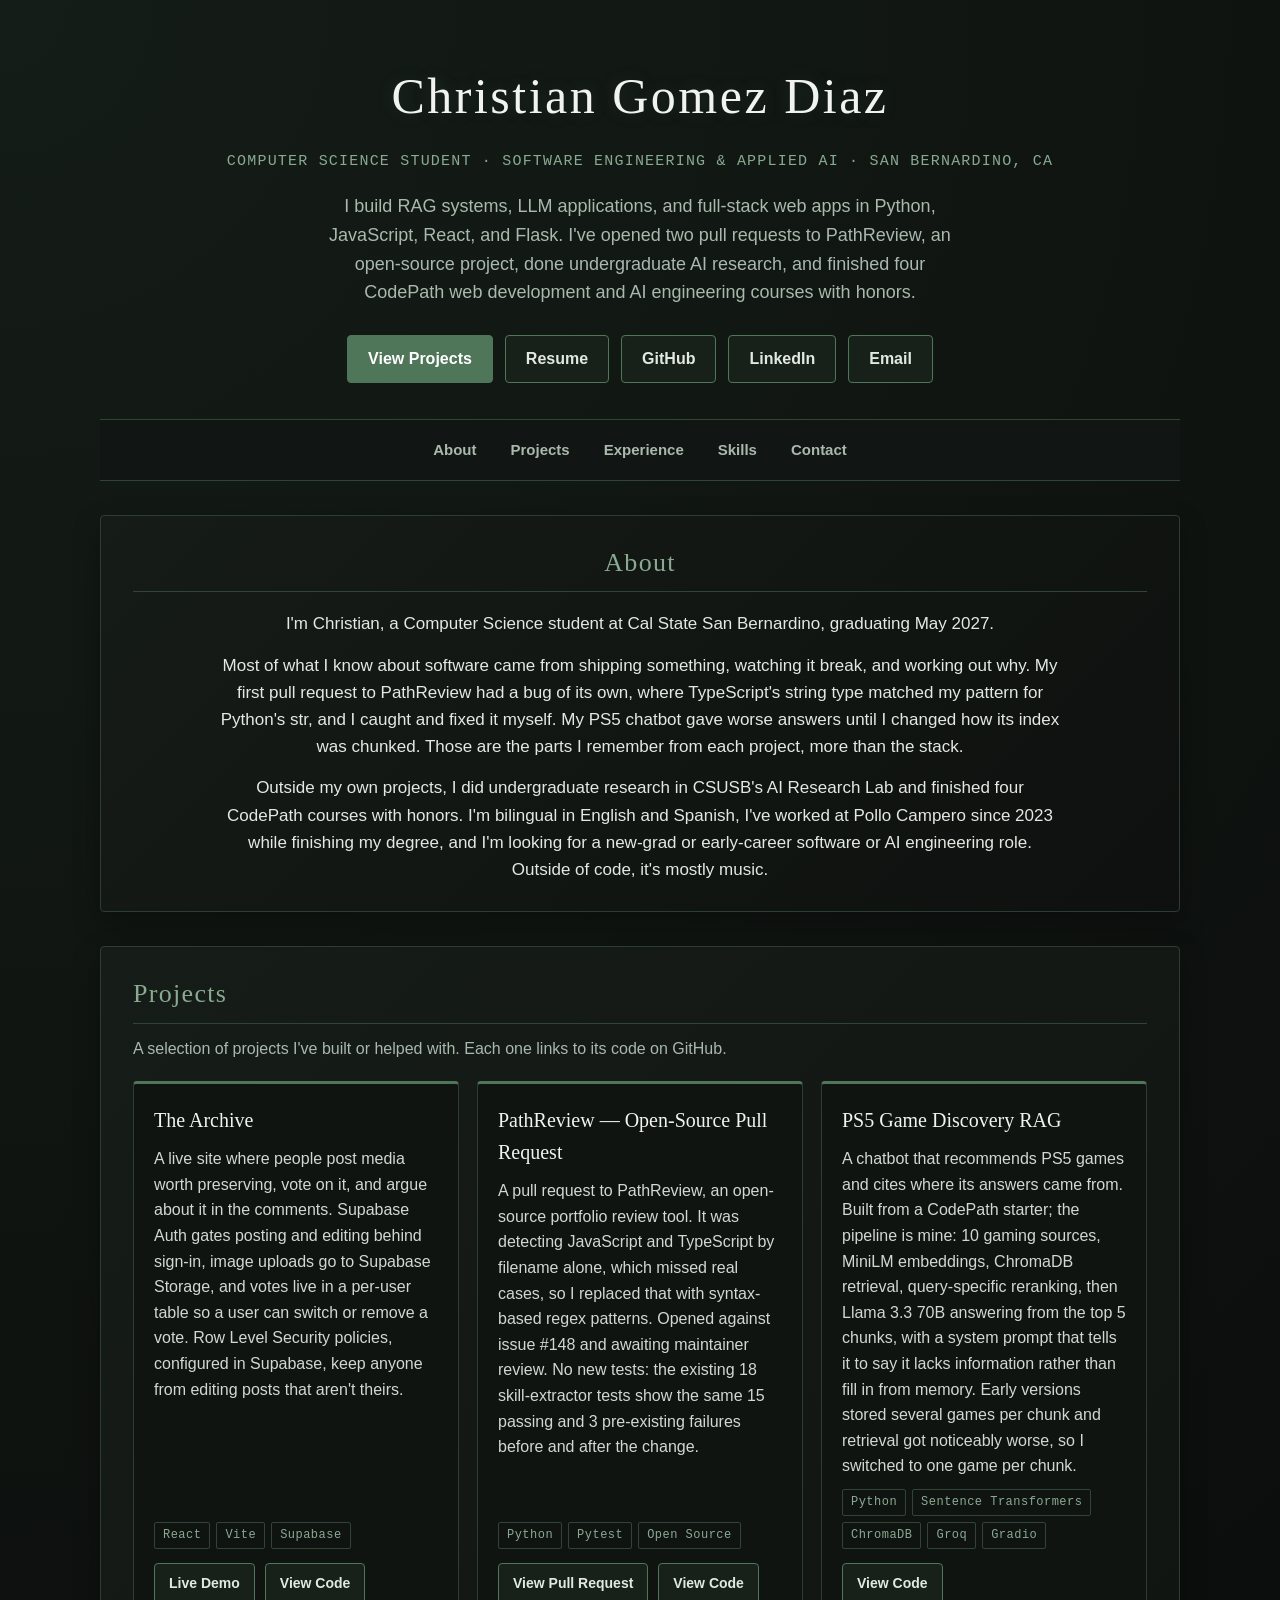
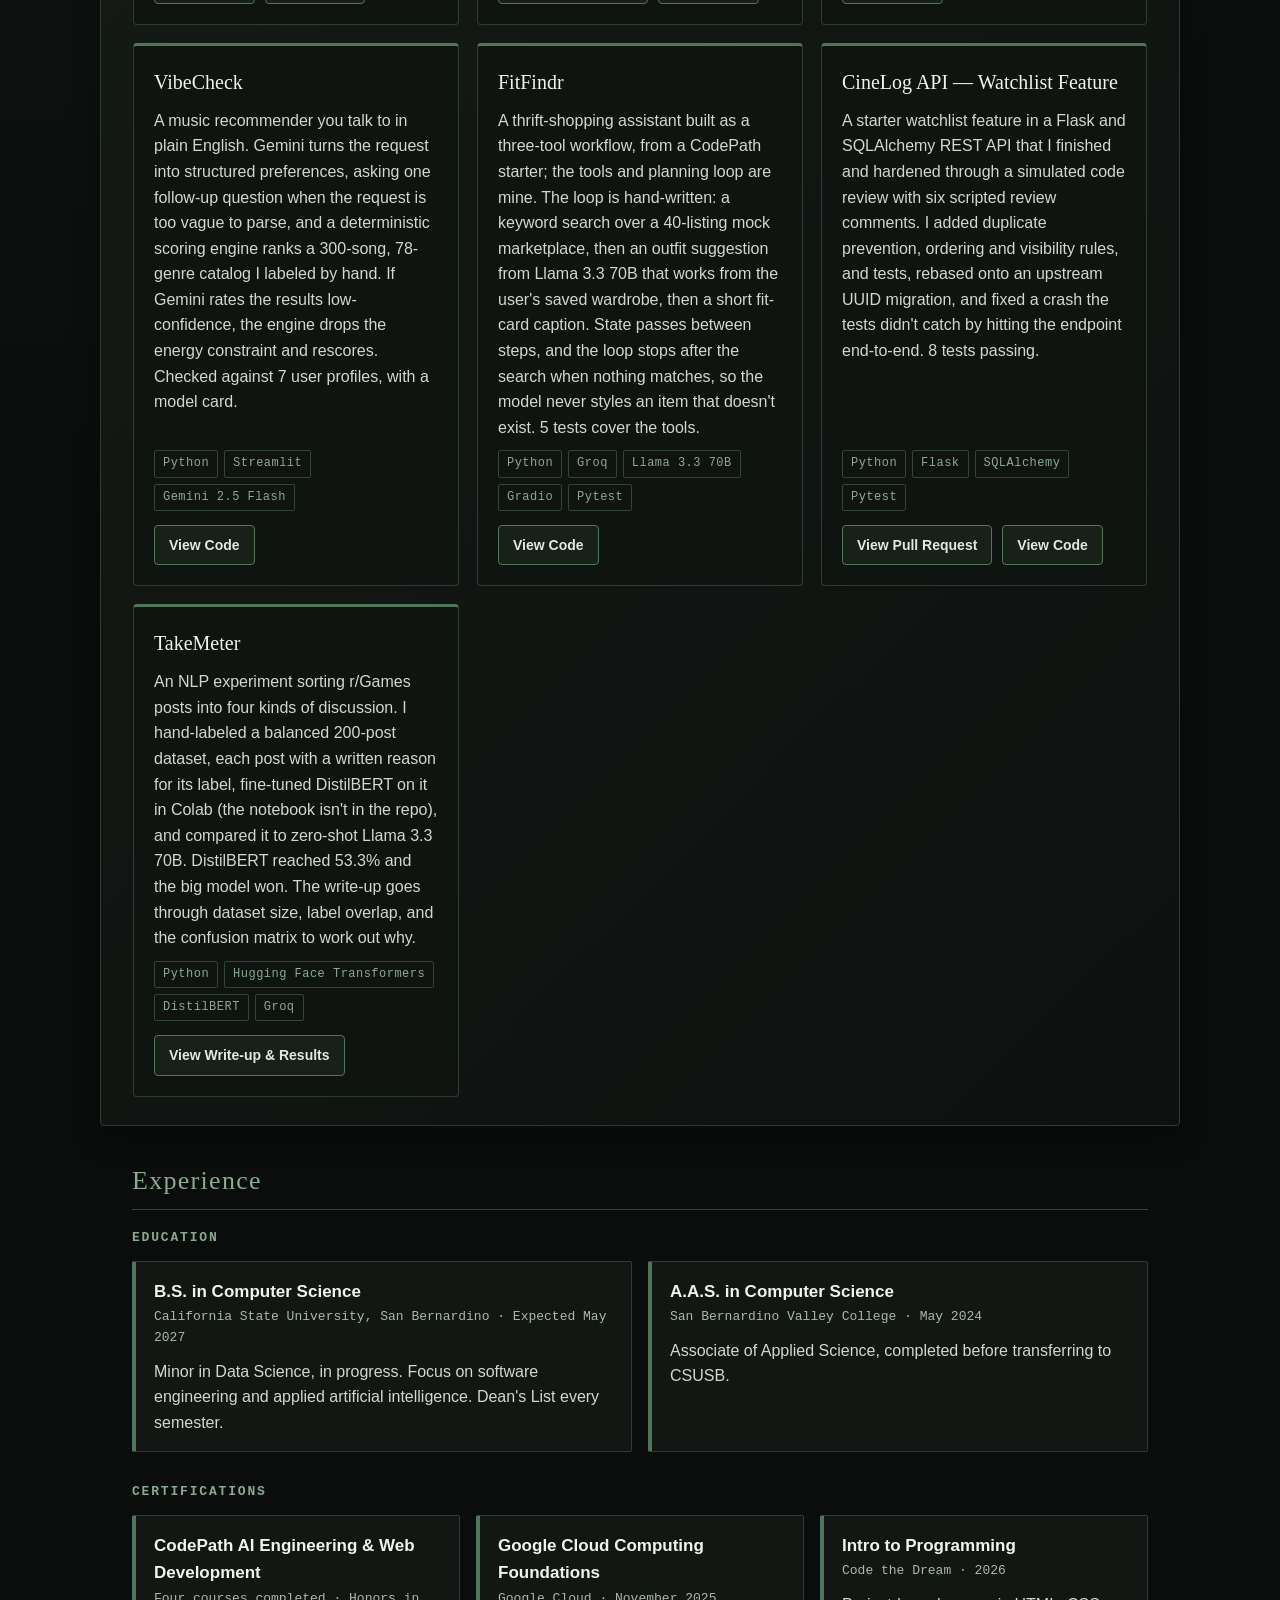
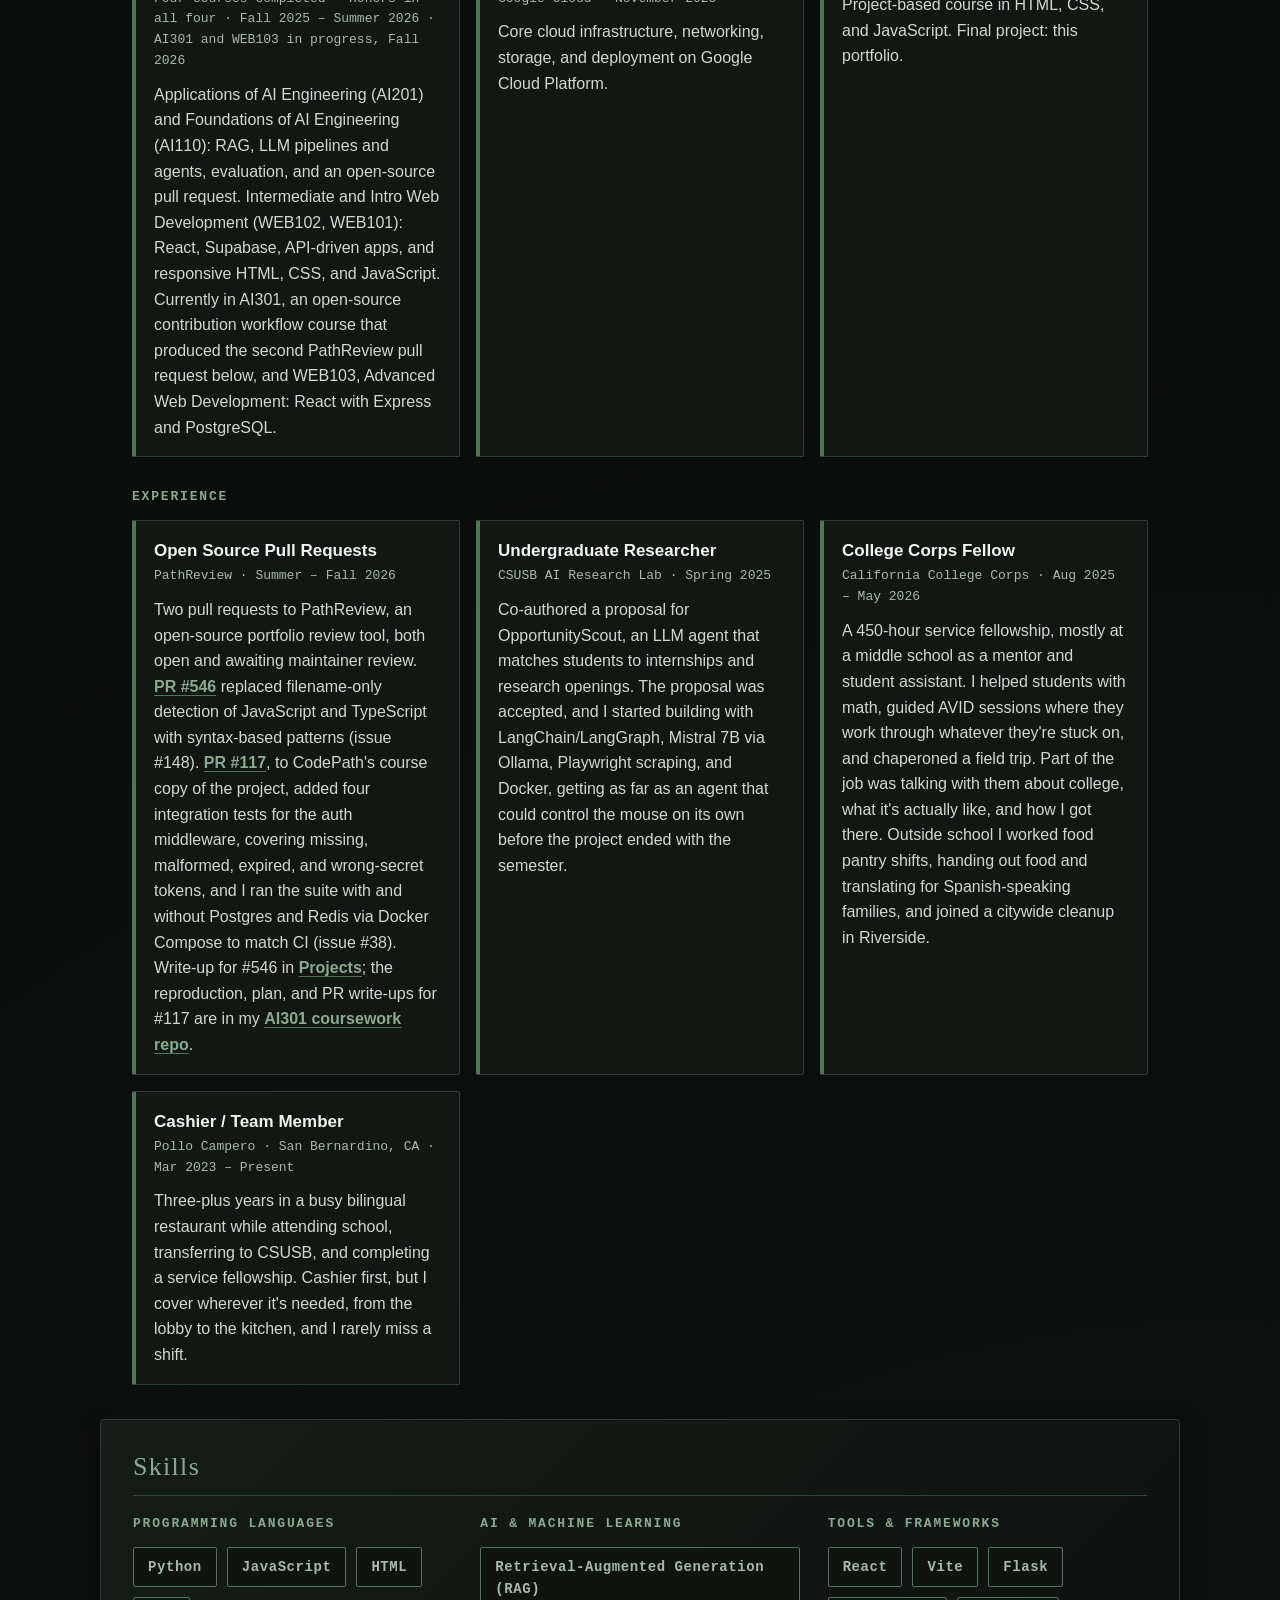
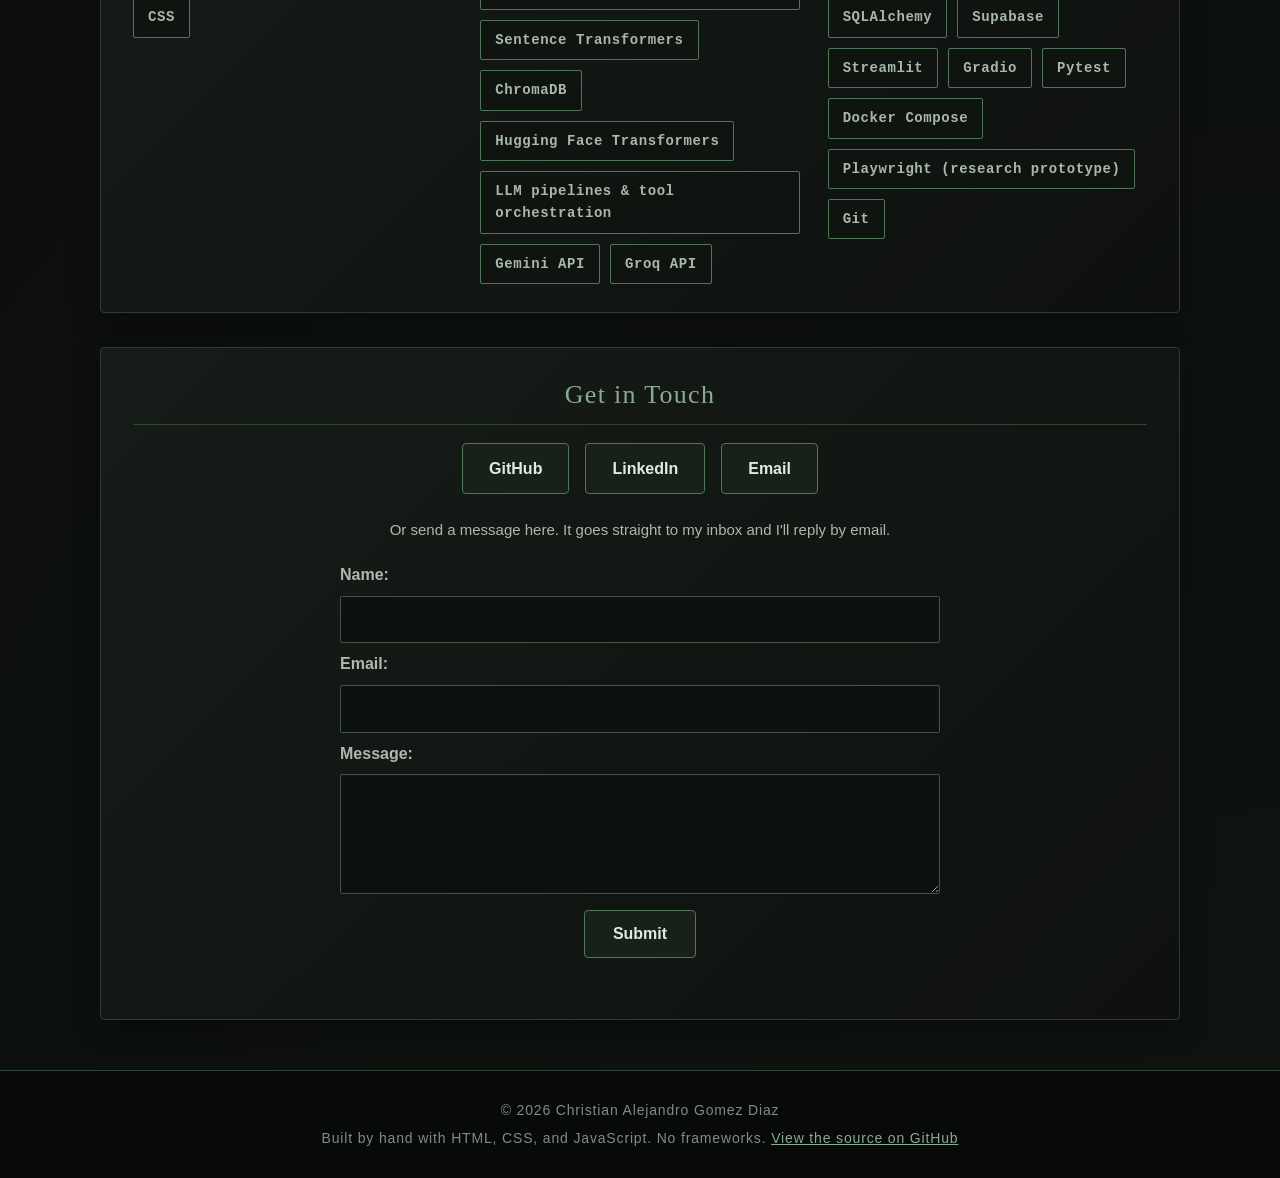
==== index.html @ 7c3f836c "Correct overstated claims, add PR #117, rework skills, rebuild resume" ====
<!DOCTYPE html>
<html lang="en">
<head>
    <meta charset="UTF-8">
    <meta name="viewport" content="width=device-width, initial-scale=1.0">

    <title>Christian Gomez Diaz | Software Engineering &amp; Applied AI</title>

    <meta name="author" content="Christian Alejandro Gomez Diaz">
    <meta name="description" content="Portfolio of Christian Gomez Diaz, a Computer Science student at CSUSB who builds RAG systems, LLM applications, and full-stack web apps in Python, JavaScript, React, and Flask.">
    <meta name="keywords" content="Christian Gomez Diaz, portfolio, software engineer, computer science, web development, artificial intelligence, RAG, LLM, full-stack, React, Python, Flask, CSUSB, San Bernardino">
    <meta name="theme-color" content="#0b0d0c">

    <link rel="canonical" href="https://christian101gtz.github.io/Christian_Gomez_Diaz_Intro-26.3/">

    <!-- Social sharing -->
    <meta property="og:type" content="website">
    <meta property="og:title" content="Christian Gomez Diaz | Software Engineering &amp; Applied AI">
    <meta property="og:description" content="Computer Science student at CSUSB building RAG systems, LLM applications, and full-stack web apps.">
    <meta property="og:url" content="https://christian101gtz.github.io/Christian_Gomez_Diaz_Intro-26.3/">
    <meta property="og:image" content="https://christian101gtz.github.io/Christian_Gomez_Diaz_Intro-26.3/og-image.png">
    <meta name="twitter:card" content="summary_large_image">
    <meta name="twitter:title" content="Christian Gomez Diaz | Software Engineering &amp; Applied AI">
    <meta name="twitter:description" content="Computer Science student at CSUSB building RAG systems, LLM applications, and full-stack web apps.">
    <meta name="twitter:image" content="https://christian101gtz.github.io/Christian_Gomez_Diaz_Intro-26.3/og-image.png">

    <link rel="icon" href="favicon.svg" type="image/svg+xml">
    <link rel="stylesheet" href="css/index.css?v=9">
</head>

<body>

    <a class="skip-link" href="#main">Skip to main content</a>

    <header class="hero">
        <h1>Christian Gomez Diaz</h1>

        <p class="hero-subtitle">
            Computer Science Student &middot; Software Engineering &amp; Applied AI &middot; San Bernardino, CA
        </p>

        <p class="hero-intro">
            I build RAG systems, LLM applications, and full-stack web apps in Python,
            JavaScript, React, and Flask. I've opened two pull requests to PathReview, an
            open-source project, done undergraduate AI research, and finished four CodePath
            web development and AI engineering courses with honors.
        </p>

        <div class="hero-links">
            <a class="button-primary" href="#Projects">View Projects</a>
            <a href="resume.pdf" target="_blank" rel="noopener noreferrer">Resume</a>
            <a href="https://github.com/Christian101GTZ" target="_blank" rel="noopener noreferrer">GitHub</a>
            <a href="https://www.linkedin.com/in/christian-gomez-81b231173" target="_blank" rel="noopener noreferrer">LinkedIn</a>
            <a href="mailto:christiangomez811@gmail.com">Email</a>
        </div>
    </header>

    <nav aria-label="Main navigation">
        <ul>
            <li><a href="#About">About</a></li>
            <li><a href="#Projects">Projects</a></li>
            <li><a href="#Experience">Experience</a></li>
            <li><a href="#Skills">Skills</a></li>
            <li><a href="#Contact">Contact</a></li>
        </ul>
    </nav>

    <main id="main">

        <section id="About">
            <h2>About</h2>
            <p>
                I'm Christian, a Computer Science student at Cal State San Bernardino,
                graduating May 2027.
            </p>
            <p>
                Most of what I know about software came from shipping something, watching it
                break, and working out why. My first pull request to PathReview had a bug of
                its own, where TypeScript's string type matched my pattern for Python's str,
                and I caught and fixed it myself. My PS5 chatbot gave worse answers until I
                changed how its index was chunked. Those are the parts I remember from each
                project, more than the stack.
            </p>
            <p>
                Outside my own projects, I did undergraduate research in CSUSB's AI Research
                Lab and finished four CodePath courses with honors. I'm bilingual in English
                and Spanish, I've worked at Pollo Campero since 2023 while finishing my degree,
                and I'm looking for a new-grad or early-career software or AI engineering
                role. Outside of code, it's mostly music.
            </p>
        </section>

        <section id="Projects">
            <h2>Projects</h2>
            <p class="section-lead">
                A selection of projects I've built or helped with. Each one links to its code on GitHub.
            </p>
            <ul class="project-grid" id="featured-projects"></ul>
        </section>

        <section id="Experience">
            <h2>Experience</h2>

            <div class="experience-group">
                <p class="group-title">Education</p>

                <div class="experience-grid">
                    <article class="experience-card">
                        <h3>B.S. in Computer Science</h3>
                        <p class="experience-meta">California State University, San Bernardino &middot; Expected May 2027</p>
                        <p>Minor in Data Science, in progress. Focus on software engineering and applied artificial intelligence. Dean's List every semester.</p>
                    </article>

                    <article class="experience-card">
                        <h3>A.A.S. in Computer Science</h3>
                        <p class="experience-meta">San Bernardino Valley College &middot; May 2024</p>
                        <p>Associate of Applied Science, completed before transferring to CSUSB.</p>
                    </article>
                </div>
            </div>

            <div class="experience-group">
                <p class="group-title">Certifications</p>

                <div class="experience-grid">
                    <article class="experience-card">
                        <h3>CodePath AI Engineering &amp; Web Development</h3>
                        <p class="experience-meta">Four courses completed &middot; Honors in all four &middot; Fall 2025 &ndash; Summer 2026 &middot; AI301 and WEB103 in progress, Fall 2026</p>
                        <p>Applications of AI Engineering (AI201) and Foundations of AI Engineering (AI110): RAG, LLM pipelines and agents, evaluation, and an open-source pull request. Intermediate and Intro Web Development (WEB102, WEB101): React, Supabase, API-driven apps, and responsive HTML, CSS, and JavaScript. Currently in AI301, an open-source contribution workflow course that produced the second PathReview pull request below, and WEB103, Advanced Web Development: React with Express and PostgreSQL.</p>
                    </article>

                    <article class="experience-card">
                        <h3>Google Cloud Computing Foundations</h3>
                        <p class="experience-meta">Google Cloud &middot; November 2025</p>
                        <p>Core cloud infrastructure, networking, storage, and deployment on Google Cloud Platform.</p>
                    </article>

                    <article class="experience-card">
                        <h3>Intro to Programming</h3>
                        <p class="experience-meta">Code the Dream &middot; 2026</p>
                        <p>Project-based course in HTML, CSS, and JavaScript. Final project: this portfolio.</p>
                    </article>
                </div>
            </div>

            <div class="experience-group">
                <p class="group-title">Experience</p>

                <div class="experience-grid">
                    <article class="experience-card">
                        <h3>Open Source Pull Requests</h3>
                        <p class="experience-meta">PathReview &middot; Summer &ndash; Fall 2026</p>
                        <p>Two pull requests to PathReview, an open-source portfolio review tool, both open and awaiting maintainer review. <a href="https://github.com/ascherj/pathreview/pull/546" target="_blank" rel="noopener noreferrer">PR #546</a> replaced filename-only detection of JavaScript and TypeScript with syntax-based patterns (issue #148). <a href="https://github.com/codepath/pathreview-ai301-fa26-s3/pull/117" target="_blank" rel="noopener noreferrer">PR #117</a>, to CodePath's course copy of the project, added four integration tests for the auth middleware, covering missing, malformed, expired, and wrong-secret tokens, and I ran the suite with and without Postgres and Redis via Docker Compose to match CI (issue #38). Write-up for #546 in <a href="#Projects">Projects</a>; the reproduction, plan, and PR write-ups for #117 are in my <a href="https://github.com/Christian101GTZ/ai301-coursework" target="_blank" rel="noopener noreferrer">AI301 coursework repo</a>.</p>
                    </article>

                    <article class="experience-card">
                        <h3>Undergraduate Researcher</h3>
                        <p class="experience-meta">CSUSB AI Research Lab &middot; Spring 2025</p>
                        <p>Co-authored a proposal for OpportunityScout, an LLM agent that matches students to internships and research openings. The proposal was accepted, and I started building with LangChain/LangGraph, Mistral 7B via Ollama, Playwright scraping, and Docker, getting as far as an agent that could control the mouse on its own before the project ended with the semester.</p>
                    </article>

                    <article class="experience-card">
                        <h3>College Corps Fellow</h3>
                        <p class="experience-meta">California College Corps &middot; Aug 2025 &ndash; May 2026</p>
                        <p>A 450-hour service fellowship, mostly at a middle school as a mentor and student assistant. I helped students with math, guided AVID sessions where they work through whatever they're stuck on, and chaperoned a field trip. Part of the job was talking with them about college, what it's actually like, and how I got there. Outside school I worked food pantry shifts, handing out food and translating for Spanish-speaking families, and joined a citywide cleanup in Riverside.</p>
                    </article>

                    <article class="experience-card">
                        <h3>Cashier / Team Member</h3>
                        <p class="experience-meta">Pollo Campero &middot; San Bernardino, CA &middot; Mar 2023 &ndash; Present</p>
                        <p>Three-plus years in a busy bilingual restaurant while attending school, transferring to CSUSB, and completing a service fellowship. Cashier first, but I cover wherever it's needed, from the lobby to the kitchen, and I rarely miss a shift.</p>
                    </article>
                </div>
            </div>
        </section>

        <section id="Skills">
            <h2>Skills</h2>
            <div class="skills-groups"></div>
        </section>

        <section id="Contact">
            <h2>Get in Touch</h2>

            <ul class="contact-links">
                <li>
                    <a href="https://github.com/Christian101GTZ" target="_blank" rel="noopener noreferrer">GitHub</a>
                </li>
                <li>
                    <a href="https://www.linkedin.com/in/christian-gomez-81b231173" target="_blank" rel="noopener noreferrer">LinkedIn</a>
                </li>
                <li>
                    <a href="mailto:christiangomez811@gmail.com">Email</a>
                </li>
            </ul>

            <p class="form-note">
                Or send a message here. It goes straight to my inbox and I'll reply by email.
            </p>

            <form name="leave_message">

                <label for="usersName">Name:</label>
                <input type="text" id="usersName" name="usersName" autocomplete="name" required>

                <br>

                <label for="usersEmail">Email:</label>
                <input type="email" id="usersEmail" name="usersEmail" autocomplete="email" required>

                <br>

                <label for="usersMessage">Message:</label>
                <textarea id="usersMessage" name="usersMessage" required></textarea>

                <!-- Honeypot: hidden from people, filled in by bots. Formspree drops any submission where it has a value. -->
                <input type="text" name="_gotcha" class="honeypot" tabindex="-1" autocomplete="off" aria-hidden="true">

                <br>

                <button type="submit">Submit</button>

                <p id="message-status" class="form-status" aria-live="polite"></p>

            </form>
        </section>

    </main>

    <script src="js/index.js?v=7"></script>

</body>
</html>
---- css/index.css ----
/* =========================================================
   Christian Gomez Diaz — Portfolio
   Palette: deep charcoal background with muted sage accents
   ========================================================= */

:root {
    --bg: #0b0d0c;
    --bg-nav: #111513;
    --bg-card: #0f1411;
    --bg-card-hover: #18251c;
    --bg-button: #172019;
    --bg-button-hover: #1d3a27;
    --bg-input: #0d110f;
    --bg-footer: #080a09;

    --text: #e3e8e3;
    --text-strong: #f0f3ef;
    --text-body: #d1d8d2;
    --text-muted: #a9b9ac;
    --text-faint: #7f8d82;

    --accent: #89aa91;
    --accent-dark: #4f7658;
    --border: #2c3d31;
    --border-soft: #314537;
    --border-input: #405646;

    --radius: 4px;
    --max-width: 1080px;

    --font-serif: Georgia, "Times New Roman", serif;
    --font-sans: Arial, Helvetica, sans-serif;
    --font-mono: "Courier New", Courier, monospace;
}


*,
*::before,
*::after {
    box-sizing: border-box;
}


html {
    scroll-behavior: smooth;
}


body {
    background:
        radial-gradient(
            circle at top left,
            rgba(65, 100, 73, 0.18),
            transparent 35%
        ),
        radial-gradient(
            circle at bottom right,
            rgba(45, 75, 52, 0.10),
            transparent 40%
        ),
        var(--bg);

    color: var(--text);
    font-family: var(--font-sans);
    margin: 0;
    line-height: 1.6;
}


/* =========================
   Accessibility helpers
   ========================= */

.skip-link {
    position: absolute;
    top: -100px;
    left: 16px;
    z-index: 100;

    background-color: var(--accent);
    color: var(--bg);

    padding: 10px 16px;
    border-radius: var(--radius);

    font-weight: bold;
    text-decoration: none;
}


.skip-link:focus {
    top: 16px;
}


a:focus-visible,
button:focus-visible,
input:focus-visible,
textarea:focus-visible {
    outline: 2px solid var(--accent);
    outline-offset: 2px;
}


/* =========================
   Hero
   ========================= */

.hero {
    text-align: center;
    padding: 56px 20px 36px;
}


.hero h1 {
    color: var(--text-strong);
    font-family: var(--font-serif);
    font-size: 50px;
    font-weight: normal;
    letter-spacing: 0.05em;
    margin: 0;
    text-shadow: 0 0 18px rgba(105, 145, 115, 0.18);
}


.hero-subtitle {
    color: var(--accent);
    font-family: var(--font-mono);
    font-size: 15px;
    letter-spacing: 0.08em;
    text-transform: uppercase;
    margin: 14px 0 0;
}


.hero-intro {
    color: var(--text-muted);
    font-size: 18px;
    max-width: 640px;
    margin: 18px auto 0;
}


.hero-links {
    display: flex;
    justify-content: center;
    flex-wrap: wrap;
    gap: 12px;
    margin-top: 28px;
}


/* =========================
   Shared button-style links
   ========================= */

.hero-links a,
.contact-links a,
.project-links a {
    display: inline-block;

    background-color: var(--bg-button);
    color: var(--text);

    text-decoration: none;
    font-weight: bold;

    padding: 10px 20px;

    border: 1px solid var(--accent-dark);
    border-radius: var(--radius);

    transition:
        background-color 0.2s ease,
        border-color 0.2s ease,
        color 0.2s ease;
}


.hero-links a:hover,
.contact-links a:hover,
.project-links a:hover {
    background-color: var(--bg-button-hover);
    border-color: var(--accent);
    color: #ffffff;
}


.hero-links a.button-primary {
    background-color: var(--accent-dark);
    border-color: var(--accent-dark);
    color: #ffffff;
}


.hero-links a.button-primary:hover {
    background-color: var(--accent);
    border-color: var(--accent);
    color: var(--bg);
}


/* =========================
   Navigation
   ========================= */

nav {
    position: sticky;
    top: 0;
    z-index: 50;

    max-width: var(--max-width);
    margin: 0 auto;

    background-color: var(--bg-nav);

    padding: 10px 12px;

    border-top: 1px solid var(--border-soft);
    border-bottom: 1px solid var(--border-soft);
}


nav ul {
    display: flex;
    flex-wrap: wrap;
    gap: 6px 14px;
    justify-content: center;
    list-style: none;
    margin: 0;
    padding: 0;
}


nav a {
    display: block;

    color: var(--text-muted);

    text-decoration: none;
    font-weight: bold;
    font-size: 15px;

    padding: 8px 10px;
    border-radius: 2px;

    transition:
        color 0.2s ease,
        background-color 0.2s ease;
}


nav a:hover {
    color: #ffffff;
    background-color: #1b2b20;
}


/* =========================
   Sections
   ========================= */

section {
    max-width: var(--max-width);
    margin: 34px auto;
    padding: 0 32px;
    scroll-margin-top: 72px;
}


/* Panel sections */
#About,
#Skills,
#Projects,
#Contact {
    background:
        linear-gradient(
            135deg,
            rgba(22, 28, 24, 0.98),
            rgba(14, 17, 15, 0.98)
        );

    border: 1px solid var(--border);
    border-radius: var(--radius);

    padding-top: 26px;
    padding-bottom: 28px;

    box-shadow: 0 10px 28px rgba(0, 0, 0, 0.30);
}


h2 {
    color: var(--accent);
    font-family: var(--font-serif);
    font-size: 26px;
    font-weight: normal;
    letter-spacing: 0.05em;

    margin: 0 0 18px;
    padding-bottom: 8px;

    border-bottom: 1px solid var(--border-soft);
}


h3 {
    color: var(--text-strong);
    font-family: var(--font-serif);
    font-size: 20px;
    font-weight: normal;
    margin: 0 0 6px;
}


.group-title {
    color: var(--accent);
    font-family: var(--font-mono);
    font-size: 13px;
    font-weight: bold;
    letter-spacing: 0.14em;
    text-transform: uppercase;
    margin: 0 0 12px;
}


.section-lead {
    color: var(--text-muted);
    margin: -6px 0 20px;
}


/* =========================
   About
   ========================= */

#About {
    text-align: center;
}


#About p {
    font-size: 17px;
    max-width: 840px;
    margin: 0 auto 14px;
}


#About p:last-child {
    margin-bottom: 0;
}


/* =========================
   Experience
   ========================= */

.experience-group + .experience-group {
    margin-top: 30px;
}


.experience-grid {
    display: grid;
    grid-template-columns: repeat(auto-fit, minmax(300px, 1fr));
    gap: 16px;
}


.experience-card {
    background-color: #121714;

    border: 1px solid var(--border);
    border-left: 4px solid var(--accent-dark);
    border-radius: 2px;

    padding: 16px 18px;
}


.experience-card h3 {
    font-family: var(--font-sans);
    font-size: 17px;
    font-weight: bold;
    margin-bottom: 2px;
}


.experience-meta {
    color: var(--text-muted);
    font-family: var(--font-mono);
    font-size: 13px;
    margin: 0 0 10px;
}


.experience-card p:last-child {
    color: var(--text-body);
    margin: 0;
}


/* Inline links inside card and About text */
.experience-card p a,
#About p a {
    color: var(--accent);
    font-weight: bold;
    text-decoration: underline;
    text-decoration-color: var(--accent-dark);
    text-underline-offset: 3px;
    transition: color 0.2s ease, text-decoration-color 0.2s ease;
}


.experience-card p a:hover,
#About p a:hover {
    color: #ffffff;
    text-decoration-color: var(--accent);
}


/* =========================
   Skills
   ========================= */

.skills-groups {
    display: grid;
    grid-template-columns: repeat(auto-fit, minmax(230px, 1fr));
    gap: 22px 28px;
}


.skill-group ul {
    display: flex;
    flex-wrap: wrap;
    gap: 10px;
    list-style: none;
    margin: 0;
    padding: 0;
}


.skill-group li {
    background-color: var(--bg-card);
    color: #a8b9ab;

    border: 1px solid var(--accent-dark);
    border-radius: 2px;

    padding: 8px 14px;

    font-family: var(--font-mono);
    font-size: 14px;
    font-weight: bold;
    letter-spacing: 0.04em;

    transition:
        background-color 0.2s ease,
        border-color 0.2s ease,
        color 0.2s ease;
}


.skill-group li:hover {
    background-color: var(--bg-card-hover);
    border-color: var(--accent);
    color: #ffffff;
}


/* =========================
   Projects
   ========================= */

.project-grid {
    display: grid;
    grid-template-columns: repeat(auto-fill, minmax(290px, 1fr));
    gap: 18px;
    list-style: none;
    margin: 0;
    padding: 0;
}


.project-card {
    display: flex;
    flex-direction: column;
    gap: 10px;

    background-color: var(--bg-card);

    border: 1px solid var(--border);
    border-top: 3px solid var(--accent-dark);
    border-radius: var(--radius);

    padding: 20px;

    transition:
        background-color 0.2s ease,
        border-color 0.2s ease,
        transform 0.2s ease;
}


.project-card:hover {
    background-color: var(--bg-card-hover);
    border-color: var(--accent);
    transform: translateY(-3px);
}


.project-card h3 {
    margin: 0;
}


.project-card p {
    color: var(--text-body);
    margin: 0;
    flex-grow: 1;
}


.project-tags {
    display: flex;
    flex-wrap: wrap;
    gap: 6px;
    list-style: none;
    margin: 0;
    padding: 0;
}


.project-tags li {
    color: var(--accent);
    font-family: var(--font-mono);
    font-size: 12px;
    letter-spacing: 0.04em;

    border: 1px solid var(--border-soft);
    border-radius: 2px;

    padding: 3px 8px;
}


.project-links {
    display: flex;
    flex-wrap: wrap;
    gap: 10px;
    margin-top: 4px;
}


.project-links a {
    padding: 8px 14px;
    font-size: 14px;
}


.repo-meta {
    color: var(--text-muted);
    font-family: var(--font-mono);
    font-size: 12px;
    letter-spacing: 0.04em;
}


.repo-meta:empty {
    display: none;
}


/* =========================
   Contact: links and message form
   ========================= */

#Contact {
    text-align: center;
}


.contact-links {
    display: flex;
    flex-wrap: wrap;
    gap: 16px;
    justify-content: center;
    list-style: none;
    padding: 0;
    margin: 0 0 24px;
}


.contact-links a {
    padding: 12px 26px;
}


.form-note {
    color: var(--text-muted);
    font-size: 15px;
    max-width: 600px;
    margin: 0 auto 20px;
}


#Contact form {
    display: flex;
    flex-direction: column;
    gap: 8px;

    max-width: 600px;
    margin: 0 auto;

    text-align: left;
}


#Contact form br {
    display: none;
}


/* Honeypot field for bots: kept out of sight and out of the tab order */
#Contact .honeypot {
    position: absolute;
    left: -10000px;
    width: 1px;
    height: 1px;
    opacity: 0;
    pointer-events: none;
}


#Contact label {
    color: #aeb8b0;
    font-weight: bold;
}


#Contact input,
#Contact textarea {
    width: 100%;
    min-height: 44px;

    padding: 10px 12px;

    background-color: var(--bg-input);
    color: var(--text);

    border: 1px solid var(--border-input);
    border-radius: 2px;

    font: inherit;
}


#Contact input:focus,
#Contact textarea:focus {
    outline: 1px solid var(--accent);
    border-color: var(--accent);
}


#Contact textarea {
    min-height: 120px;
    resize: vertical;
}


#Contact button {
    align-self: center;

    min-height: 44px;
    margin-top: 8px;
    padding: 10px 28px;

    background-color: var(--bg-button);
    color: var(--text);

    border: 1px solid var(--accent-dark);
    border-radius: var(--radius);

    cursor: pointer;

    font: inherit;
    font-weight: bold;

    transition:
        background-color 0.2s ease,
        border-color 0.2s ease,
        color 0.2s ease;
}


#Contact button:hover {
    background-color: var(--bg-button-hover);
    border-color: var(--accent);
    color: #ffffff;
}


#Contact button:disabled {
    opacity: 0.5;
    cursor: wait;
}


.form-status {
    color: var(--accent);
    font-family: var(--font-mono);
    font-size: 14px;
    text-align: center;
    margin: 4px 0 0;
    min-height: 1.5em;
}


/* =========================
   Footer (JS-generated)
   ========================= */

footer {
    margin-top: 50px;
    padding: 28px 20px;

    border-top: 1px solid var(--border-soft);
    background-color: var(--bg-footer);

    color: var(--text-faint);
    text-align: center;
}


footer p {
    margin: 0;
    font-size: 14px;
    letter-spacing: 0.06em;
}


footer p + p {
    margin-top: 6px;
}


footer a {
    color: var(--accent);
}


/* =========================
   Motion preferences
   ========================= */

@media (prefers-reduced-motion: reduce) {

    html {
        scroll-behavior: auto;
    }

    *,
    *::before,
    *::after {
        transition: none !important;
    }

    .project-card:hover {
        transform: none;
    }
}


/* =========================
   Mobile
   ========================= */

@media (max-width: 600px) {

    .hero {
        padding: 40px 16px 28px;
    }

    .hero h1 {
        font-size: 36px;
    }

    .hero-subtitle {
        font-size: 13px;
    }

    .hero-intro {
        font-size: 16px;
    }

    .hero-links a {
        padding: 10px 16px;
    }

    nav {
        margin: 0 16px;
    }

    section {
        margin: 24px 16px;
        padding-right: 20px;
        padding-left: 20px;
    }

    h2 {
        font-size: 23px;
    }

    .experience-grid,
    .skills-groups,
    .project-grid {
        grid-template-columns: 1fr;
    }

    #Contact input,
    #Contact textarea,
    #Contact button {
        min-height: 48px;
    }

    #Contact textarea {
        min-height: 140px;
    }

    footer {
        margin-top: 36px;
        padding: 24px 16px;
    }

    footer p {
        line-height: 1.6;
    }
}
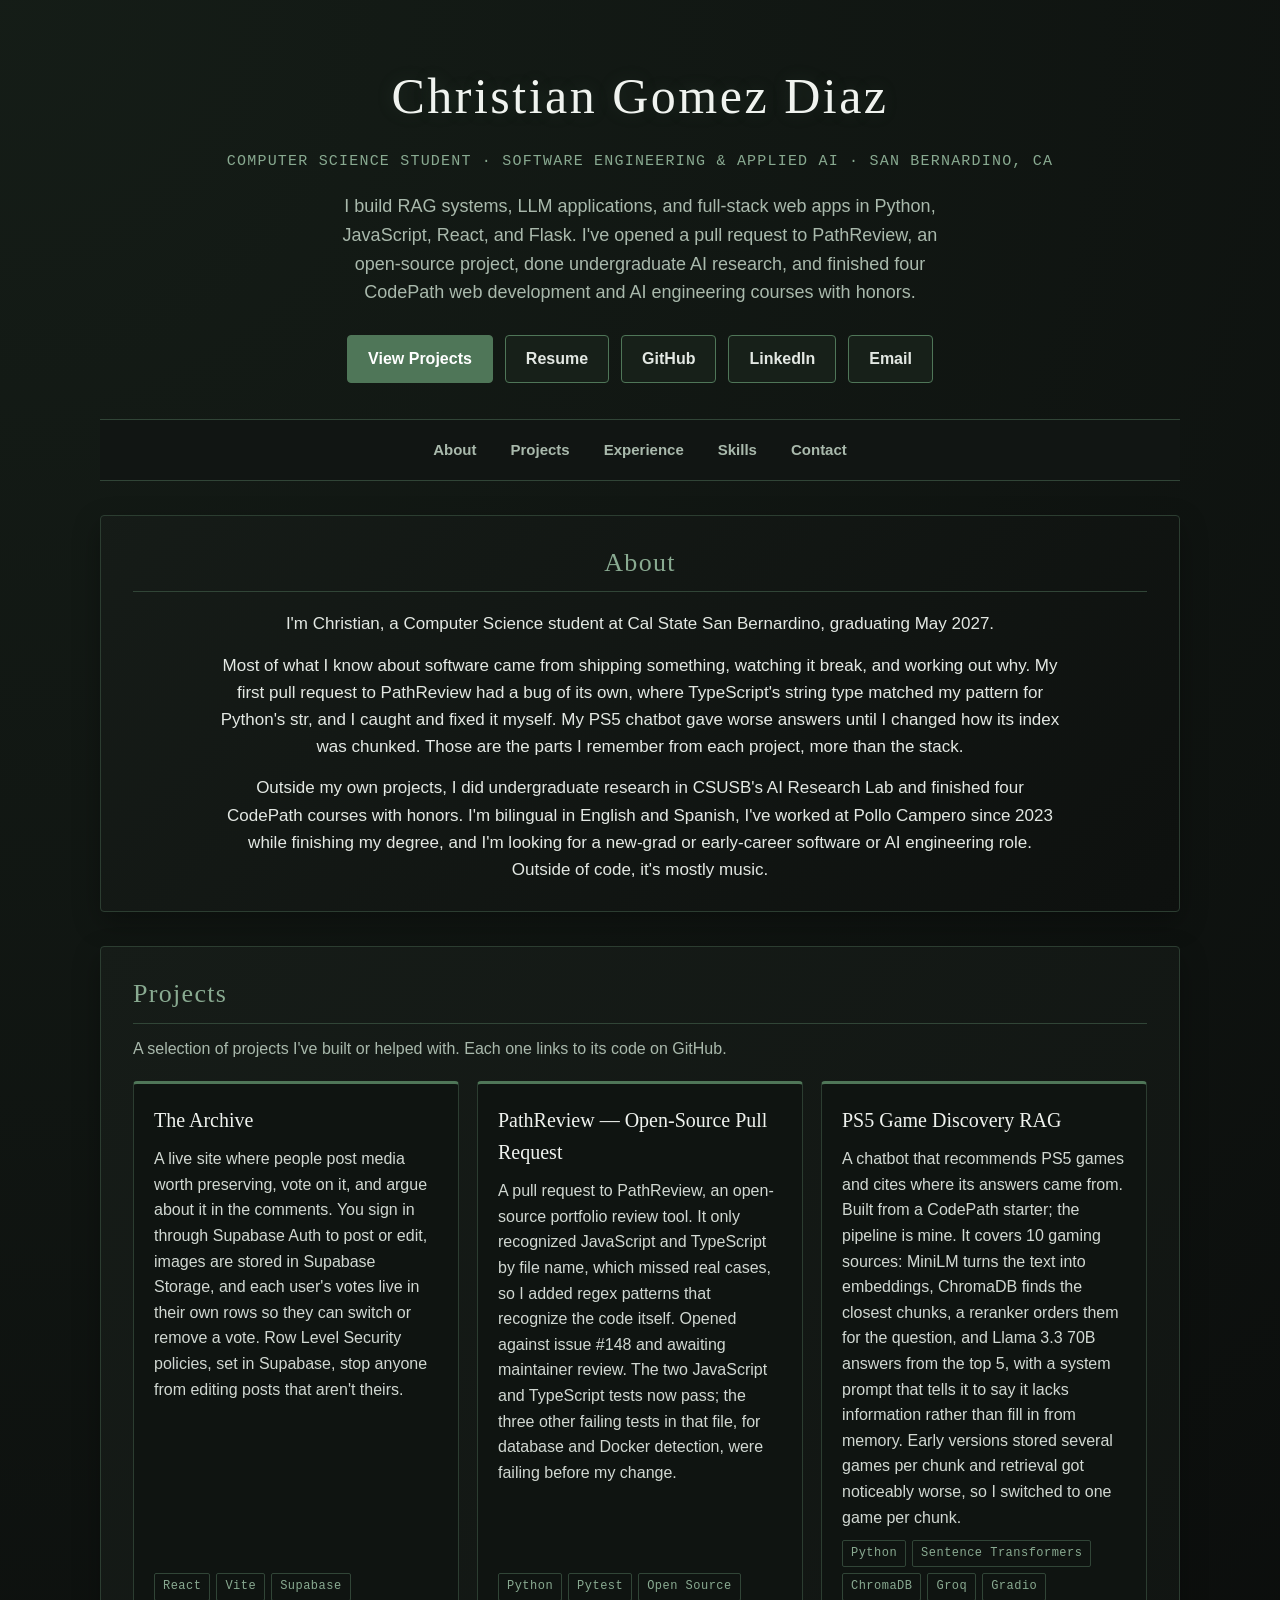
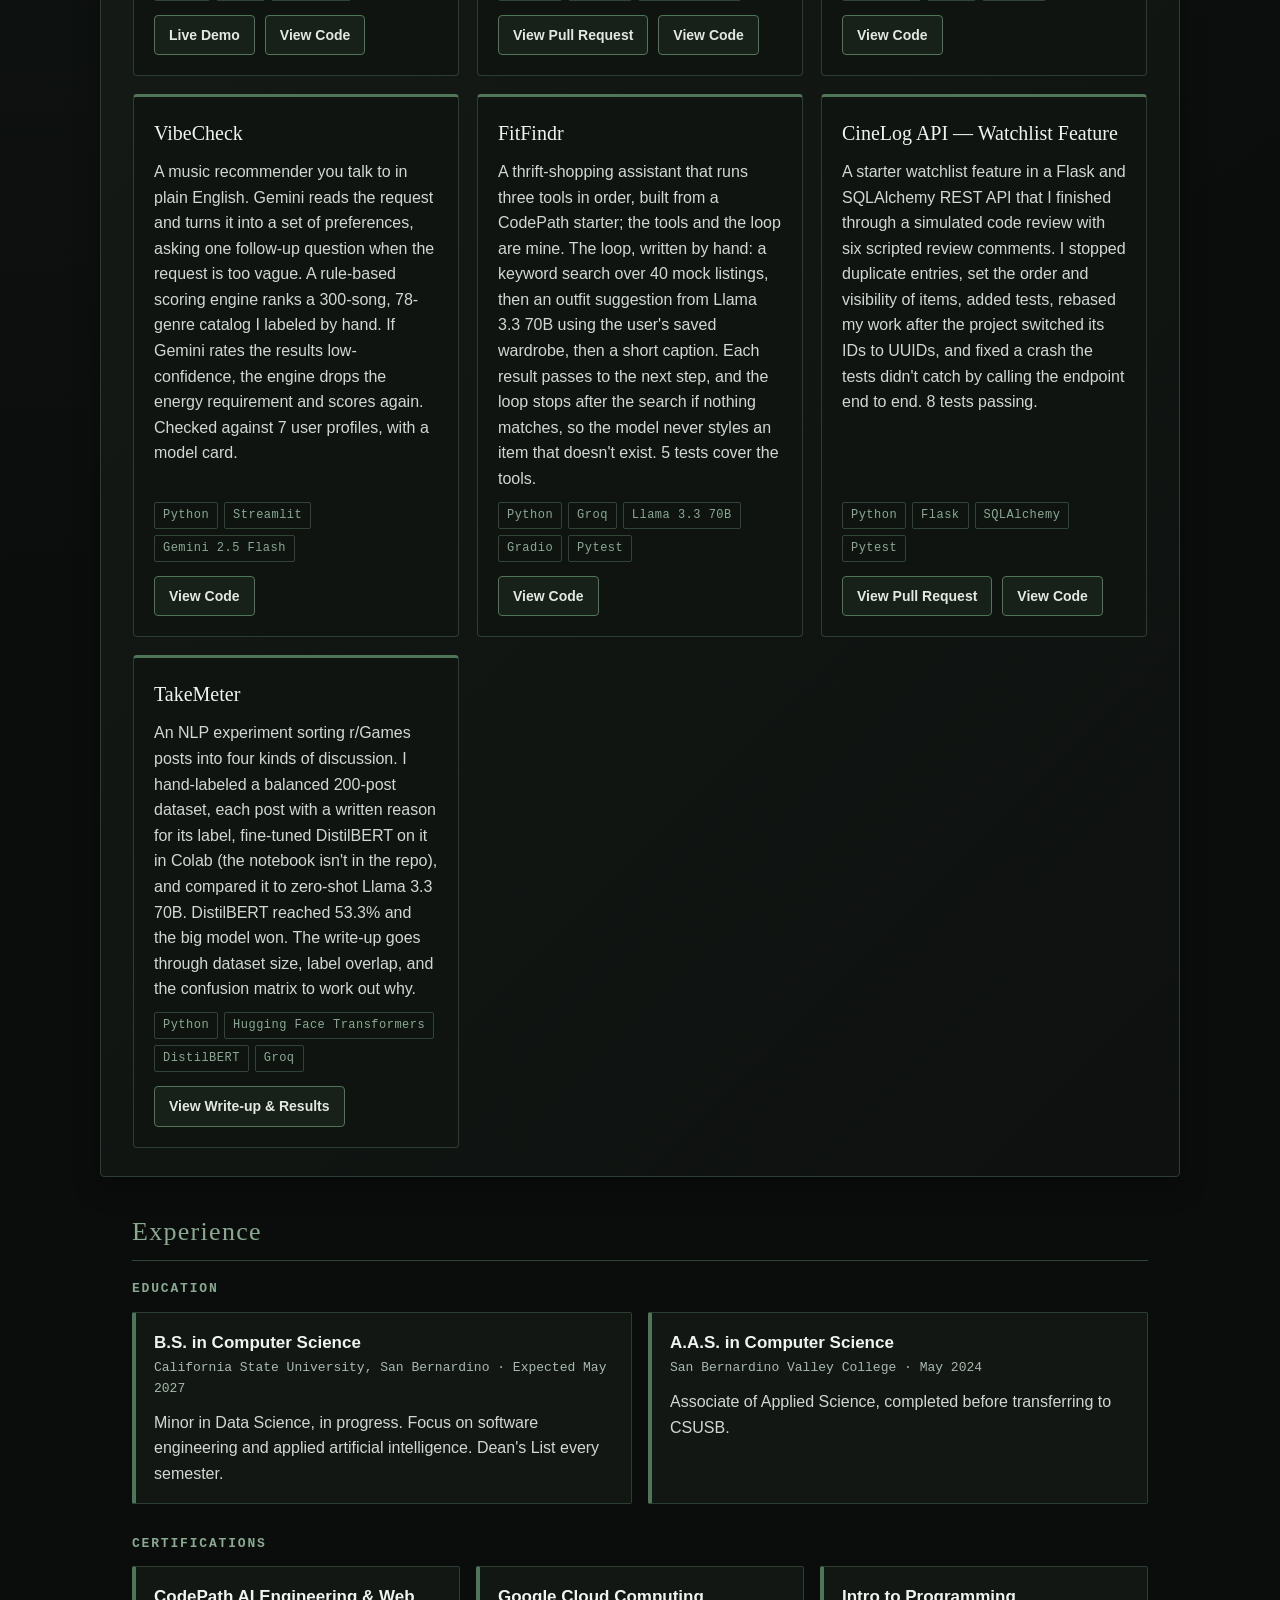
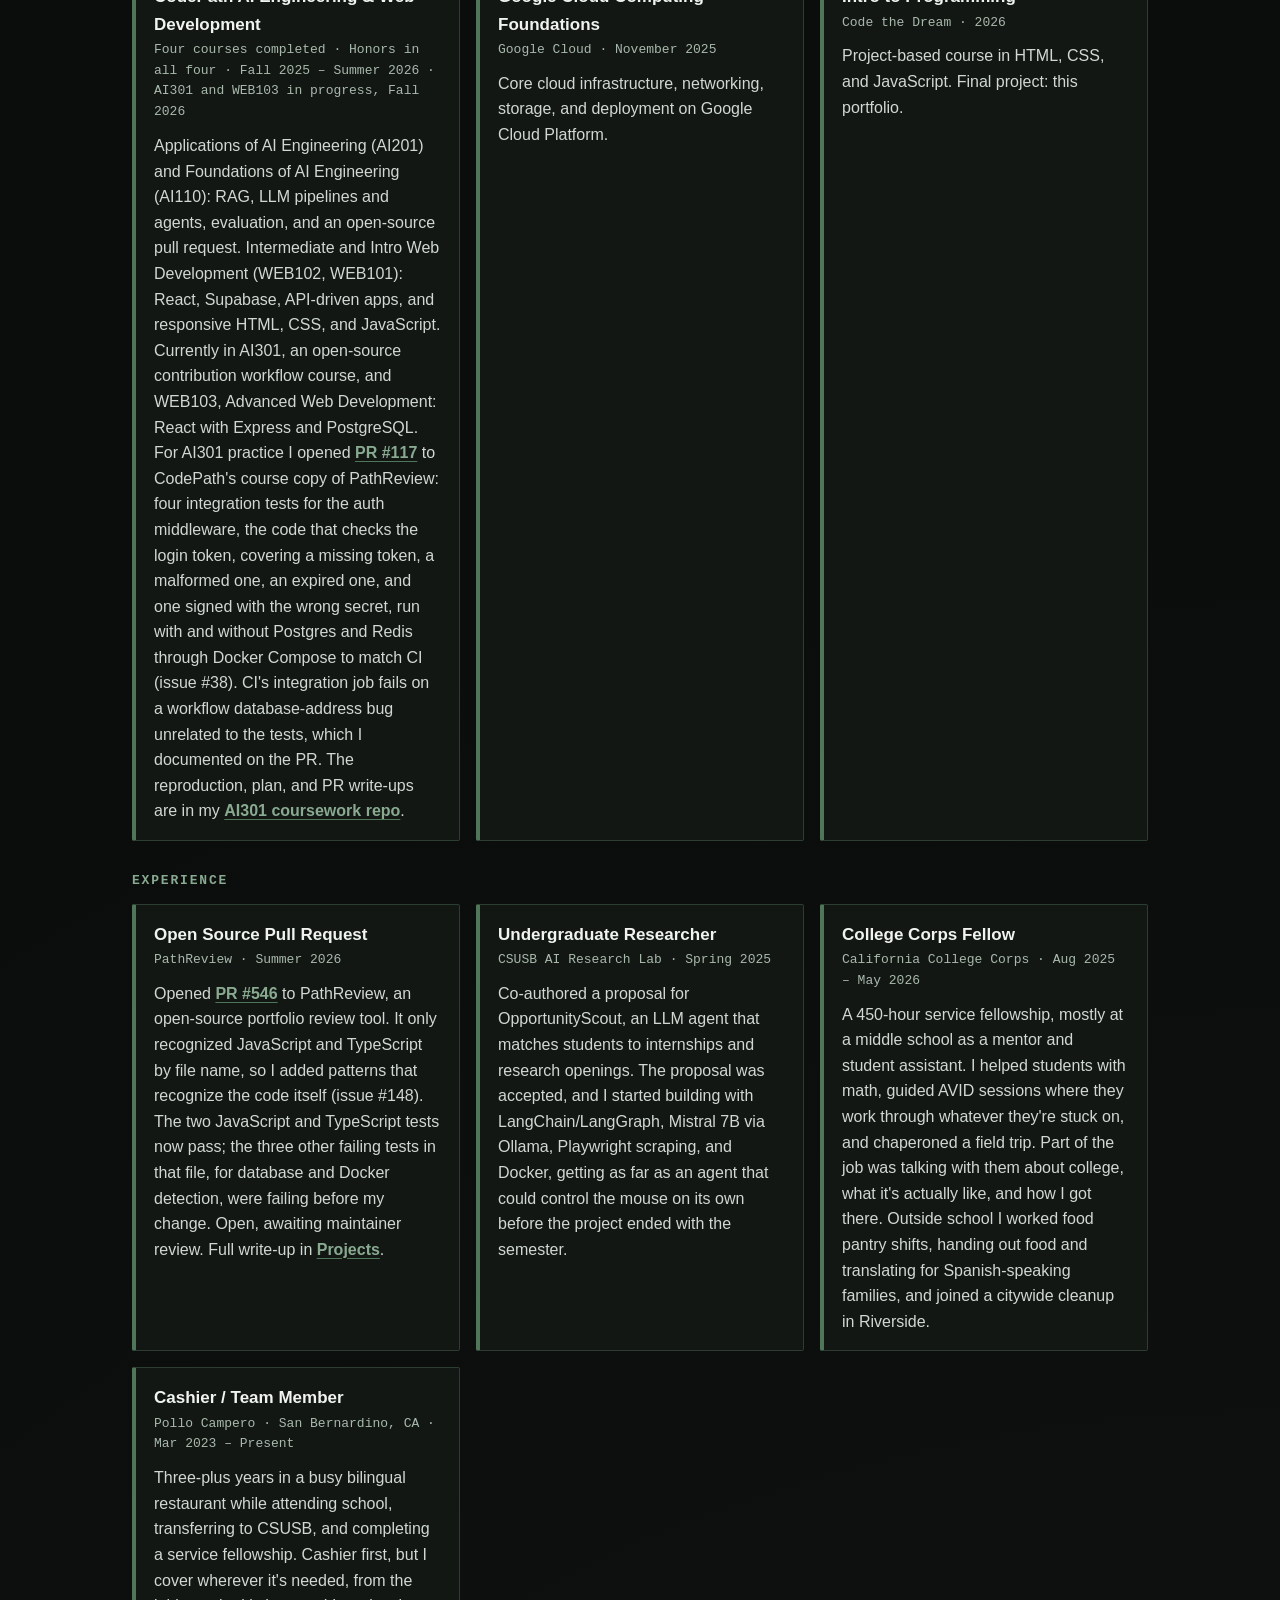
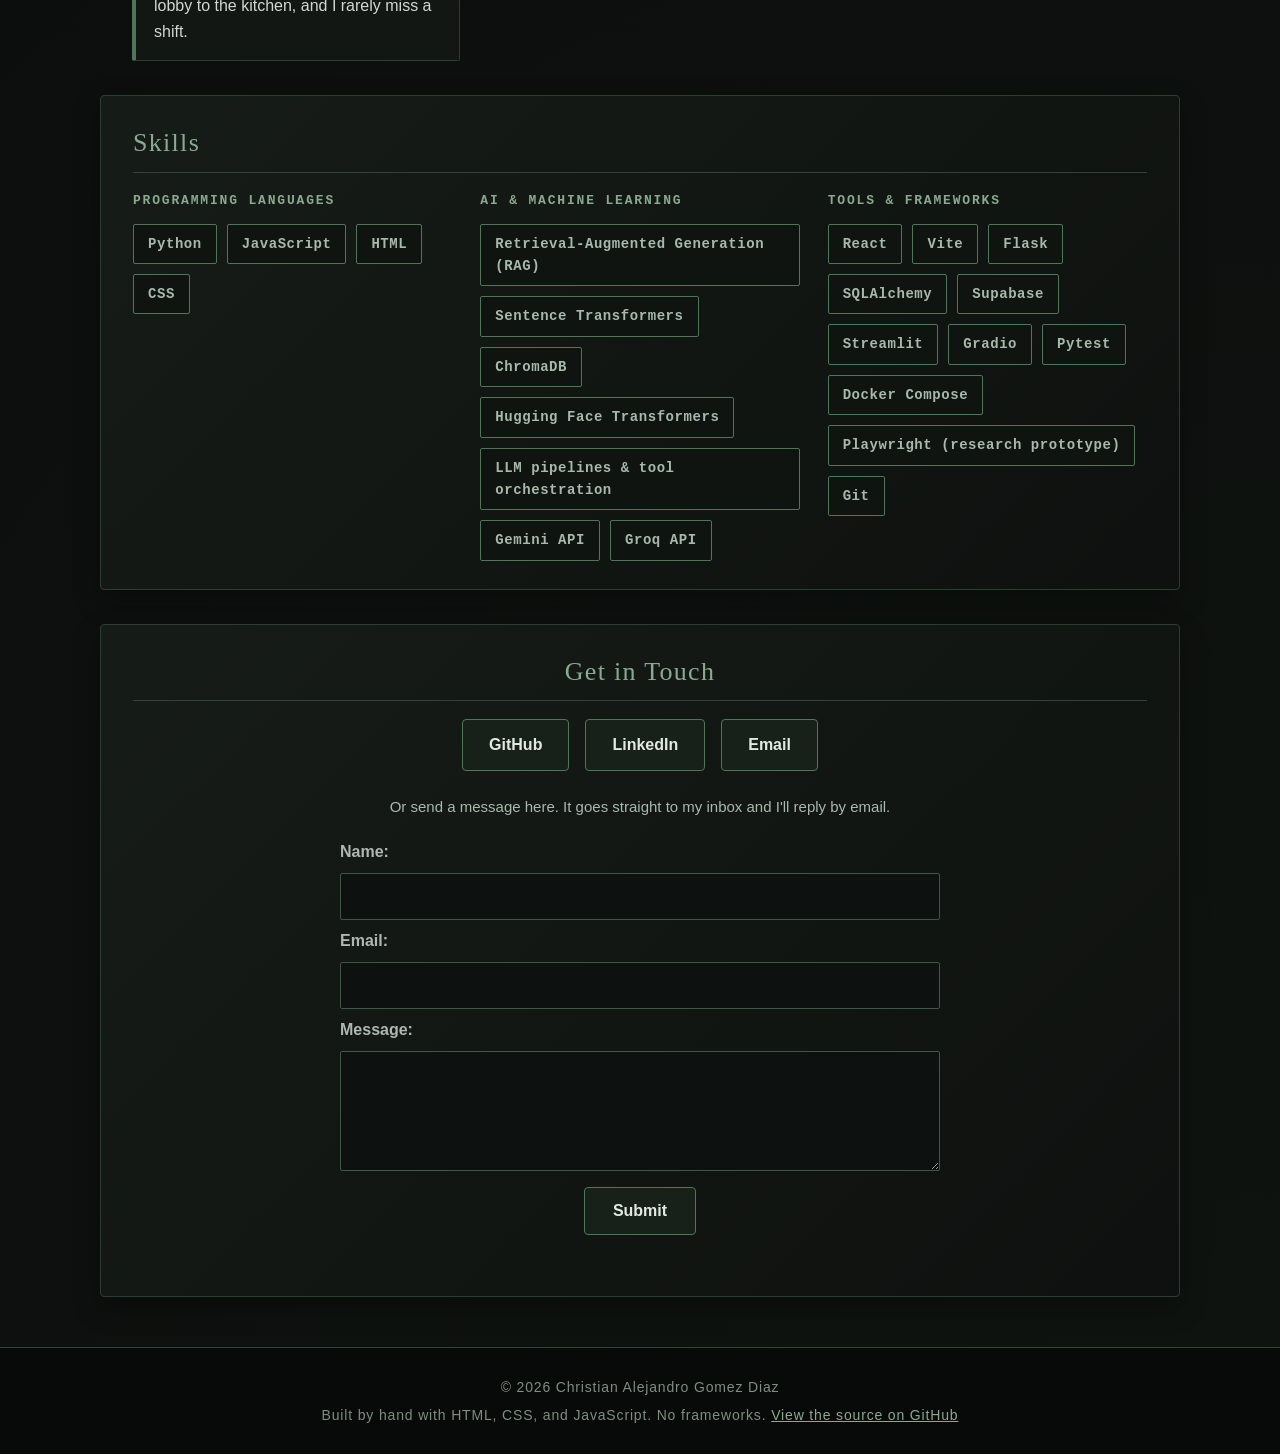
==== commit a5e0e9c4: "Plain-language pass on cards and resume, move PR #117 to AI301" ====
--- a/index.html
+++ b/index.html
@@ -41,7 +41,7 @@
 
         <p class="hero-intro">
             I build RAG systems, LLM applications, and full-stack web apps in Python,
-            JavaScript, React, and Flask. I've opened two pull requests to PathReview, an
+            JavaScript, React, and Flask. I've opened a pull request to PathReview, an
             open-source project, done undergraduate AI research, and finished four CodePath
             web development and AI engineering courses with honors.
         </p>
@@ -126,7 +126,7 @@
                     <article class="experience-card">
                         <h3>CodePath AI Engineering &amp; Web Development</h3>
                         <p class="experience-meta">Four courses completed &middot; Honors in all four &middot; Fall 2025 &ndash; Summer 2026 &middot; AI301 and WEB103 in progress, Fall 2026</p>
-                        <p>Applications of AI Engineering (AI201) and Foundations of AI Engineering (AI110): RAG, LLM pipelines and agents, evaluation, and an open-source pull request. Intermediate and Intro Web Development (WEB102, WEB101): React, Supabase, API-driven apps, and responsive HTML, CSS, and JavaScript. Currently in AI301, an open-source contribution workflow course that produced the second PathReview pull request below, and WEB103, Advanced Web Development: React with Express and PostgreSQL.</p>
+                        <p>Applications of AI Engineering (AI201) and Foundations of AI Engineering (AI110): RAG, LLM pipelines and agents, evaluation, and an open-source pull request. Intermediate and Intro Web Development (WEB102, WEB101): React, Supabase, API-driven apps, and responsive HTML, CSS, and JavaScript. Currently in AI301, an open-source contribution workflow course, and WEB103, Advanced Web Development: React with Express and PostgreSQL. For AI301 practice I opened <a href="https://github.com/codepath/pathreview-ai301-fa26-s3/pull/117" target="_blank" rel="noopener noreferrer">PR #117</a> to CodePath's course copy of PathReview: four integration tests for the auth middleware, the code that checks the login token, covering a missing token, a malformed one, an expired one, and one signed with the wrong secret, run with and without Postgres and Redis through Docker Compose to match CI (issue #38). CI's integration job fails on a workflow database-address bug unrelated to the tests, which I documented on the PR. The reproduction, plan, and PR write-ups are in my <a href="https://github.com/Christian101GTZ/ai301-coursework" target="_blank" rel="noopener noreferrer">AI301 coursework repo</a>.</p>
                     </article>
 
                     <article class="experience-card">
@@ -148,9 +148,9 @@
 
                 <div class="experience-grid">
                     <article class="experience-card">
-                        <h3>Open Source Pull Requests</h3>
-                        <p class="experience-meta">PathReview &middot; Summer &ndash; Fall 2026</p>
-                        <p>Two pull requests to PathReview, an open-source portfolio review tool, both open and awaiting maintainer review. <a href="https://github.com/ascherj/pathreview/pull/546" target="_blank" rel="noopener noreferrer">PR #546</a> replaced filename-only detection of JavaScript and TypeScript with syntax-based patterns (issue #148). <a href="https://github.com/codepath/pathreview-ai301-fa26-s3/pull/117" target="_blank" rel="noopener noreferrer">PR #117</a>, to CodePath's course copy of the project, added four integration tests for the auth middleware, covering missing, malformed, expired, and wrong-secret tokens, and I ran the suite with and without Postgres and Redis via Docker Compose to match CI (issue #38). Write-up for #546 in <a href="#Projects">Projects</a>; the reproduction, plan, and PR write-ups for #117 are in my <a href="https://github.com/Christian101GTZ/ai301-coursework" target="_blank" rel="noopener noreferrer">AI301 coursework repo</a>.</p>
+                        <h3>Open Source Pull Request</h3>
+                        <p class="experience-meta">PathReview &middot; Summer 2026</p>
+                        <p>Opened <a href="https://github.com/ascherj/pathreview/pull/546" target="_blank" rel="noopener noreferrer">PR #546</a> to PathReview, an open-source portfolio review tool. It only recognized JavaScript and TypeScript by file name, so I added patterns that recognize the code itself (issue #148). The two JavaScript and TypeScript tests now pass; the three other failing tests in that file, for database and Docker detection, were failing before my change. Open, awaiting maintainer review. Full write-up in <a href="#Projects">Projects</a>.</p>
                     </article>
 
                     <article class="experience-card">
@@ -227,7 +227,7 @@
 
     </main>
 
-    <script src="js/index.js?v=7"></script>
+    <script src="js/index.js?v=9"></script>
 
 </body>
 </html>
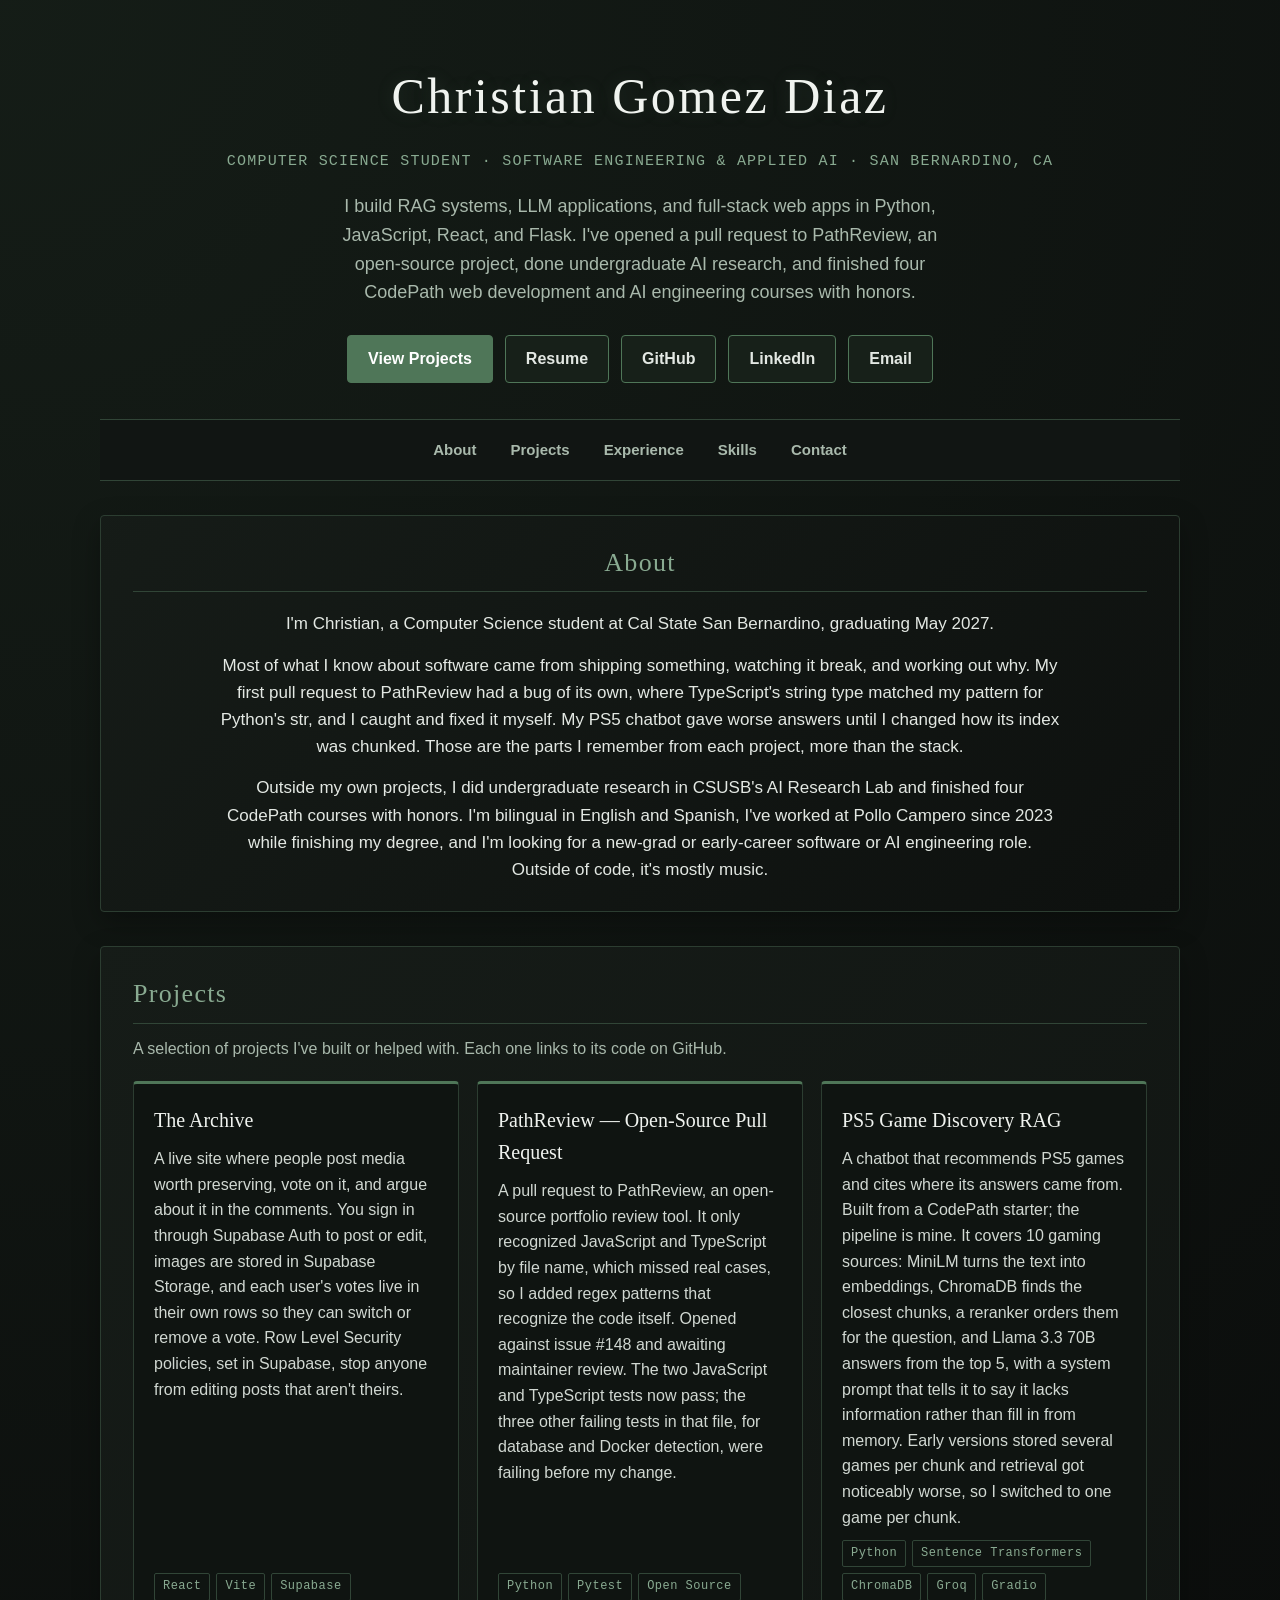
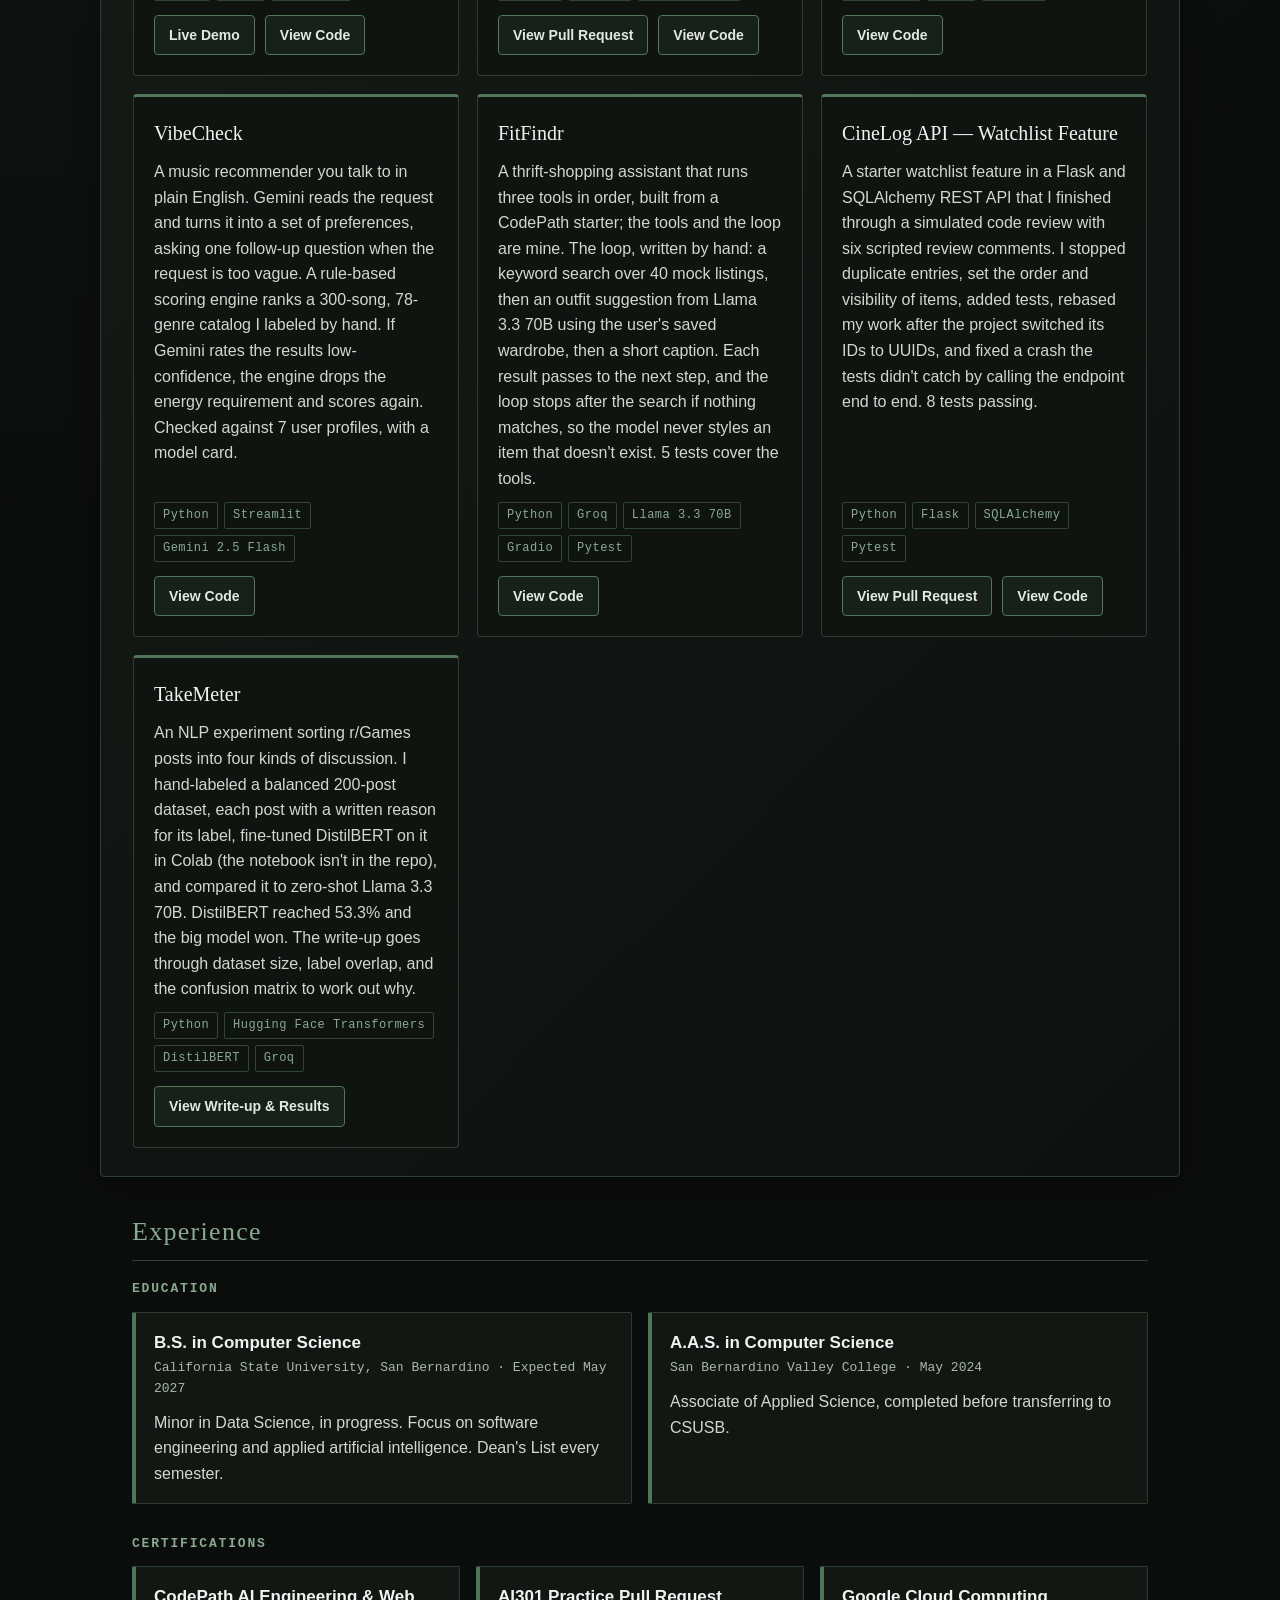
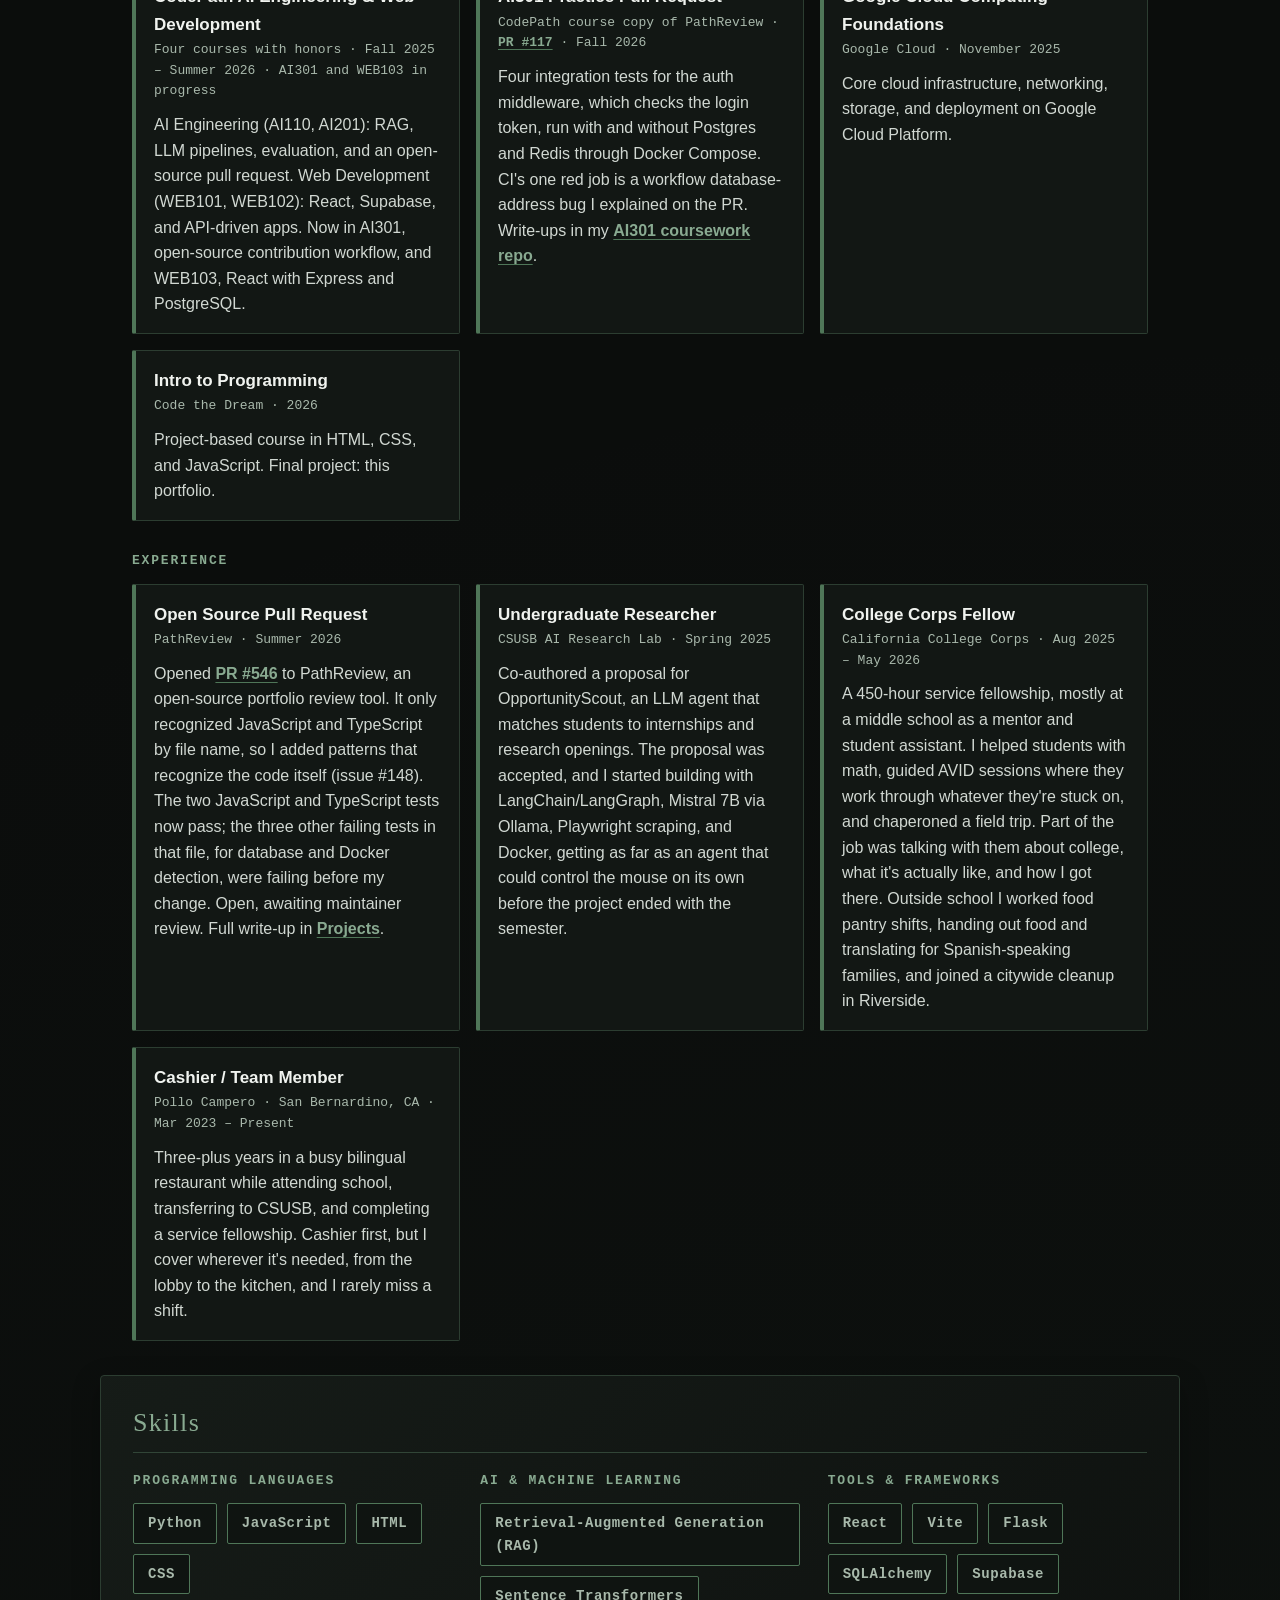
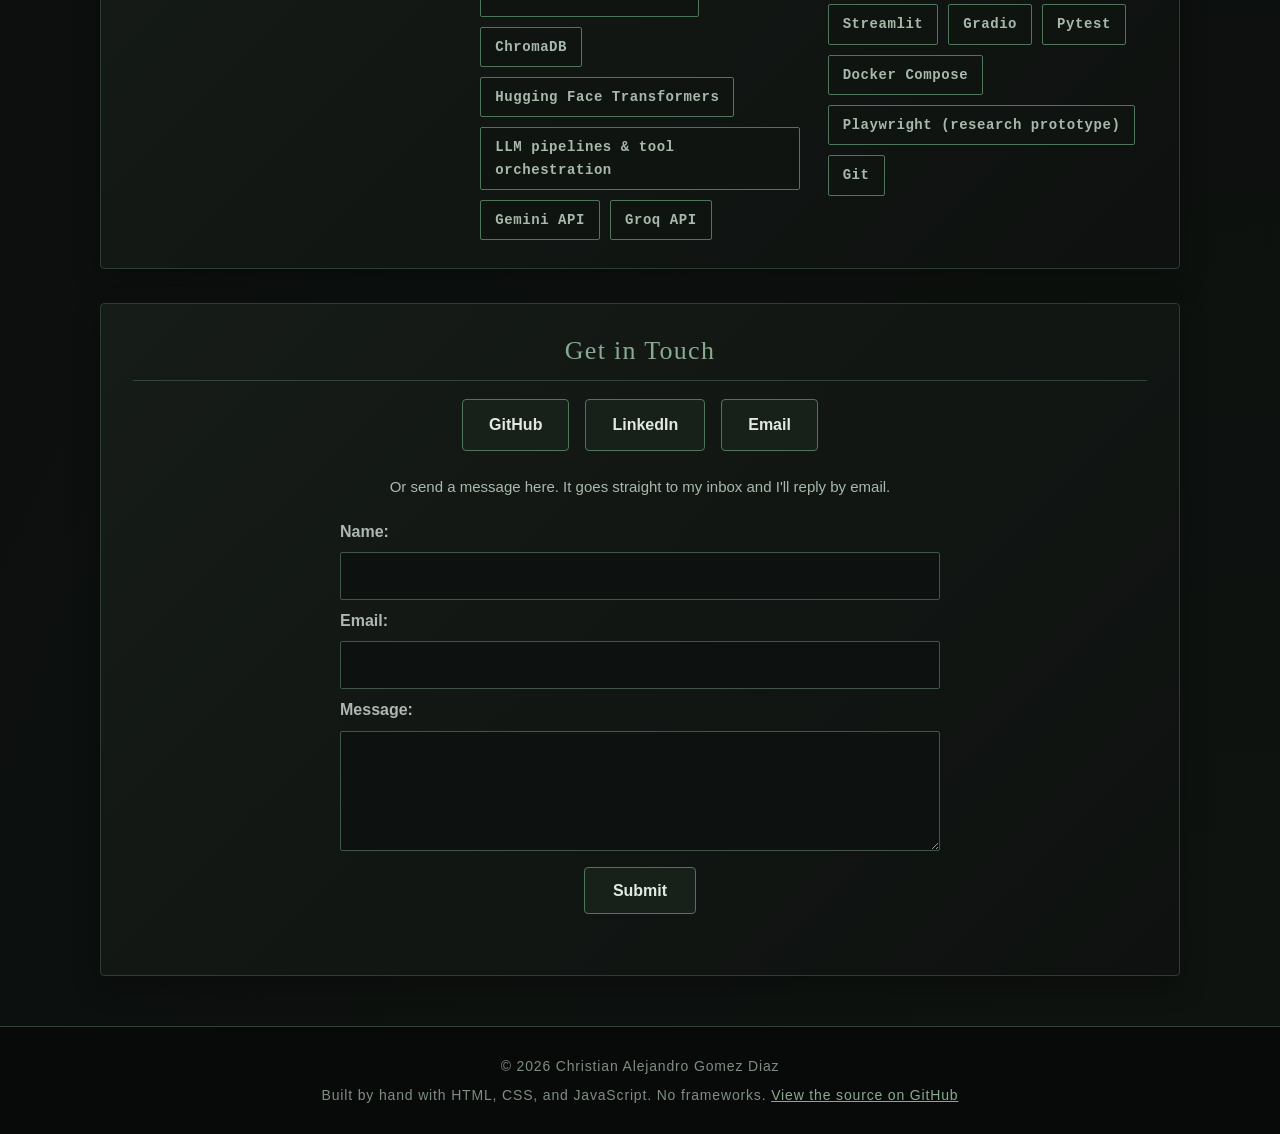
==== commit 46a45467: "Split AI301 practice PR into its own certification card" ====
--- a/index.html
+++ b/index.html
@@ -125,8 +125,14 @@
                 <div class="experience-grid">
                     <article class="experience-card">
                         <h3>CodePath AI Engineering &amp; Web Development</h3>
-                        <p class="experience-meta">Four courses completed &middot; Honors in all four &middot; Fall 2025 &ndash; Summer 2026 &middot; AI301 and WEB103 in progress, Fall 2026</p>
-                        <p>Applications of AI Engineering (AI201) and Foundations of AI Engineering (AI110): RAG, LLM pipelines and agents, evaluation, and an open-source pull request. Intermediate and Intro Web Development (WEB102, WEB101): React, Supabase, API-driven apps, and responsive HTML, CSS, and JavaScript. Currently in AI301, an open-source contribution workflow course, and WEB103, Advanced Web Development: React with Express and PostgreSQL. For AI301 practice I opened <a href="https://github.com/codepath/pathreview-ai301-fa26-s3/pull/117" target="_blank" rel="noopener noreferrer">PR #117</a> to CodePath's course copy of PathReview: four integration tests for the auth middleware, the code that checks the login token, covering a missing token, a malformed one, an expired one, and one signed with the wrong secret, run with and without Postgres and Redis through Docker Compose to match CI (issue #38). CI's integration job fails on a workflow database-address bug unrelated to the tests, which I documented on the PR. The reproduction, plan, and PR write-ups are in my <a href="https://github.com/Christian101GTZ/ai301-coursework" target="_blank" rel="noopener noreferrer">AI301 coursework repo</a>.</p>
+                        <p class="experience-meta">Four courses with honors &middot; Fall 2025 &ndash; Summer 2026 &middot; AI301 and WEB103 in progress</p>
+                        <p>AI Engineering (AI110, AI201): RAG, LLM pipelines, evaluation, and an open-source pull request. Web Development (WEB101, WEB102): React, Supabase, and API-driven apps. Now in AI301, open-source contribution workflow, and WEB103, React with Express and PostgreSQL.</p>
+                    </article>
+
+                    <article class="experience-card">
+                        <h3>AI301 Practice Pull Request</h3>
+                        <p class="experience-meta">CodePath course copy of PathReview &middot; <a href="https://github.com/codepath/pathreview-ai301-fa26-s3/pull/117" target="_blank" rel="noopener noreferrer">PR #117</a> &middot; Fall 2026</p>
+                        <p>Four integration tests for the auth middleware, which checks the login token, run with and without Postgres and Redis through Docker Compose. CI's one red job is a workflow database-address bug I explained on the PR. Write-ups in my <a href="https://github.com/Christian101GTZ/ai301-coursework" target="_blank" rel="noopener noreferrer">AI301 coursework repo</a>.</p>
                     </article>
 
                     <article class="experience-card">
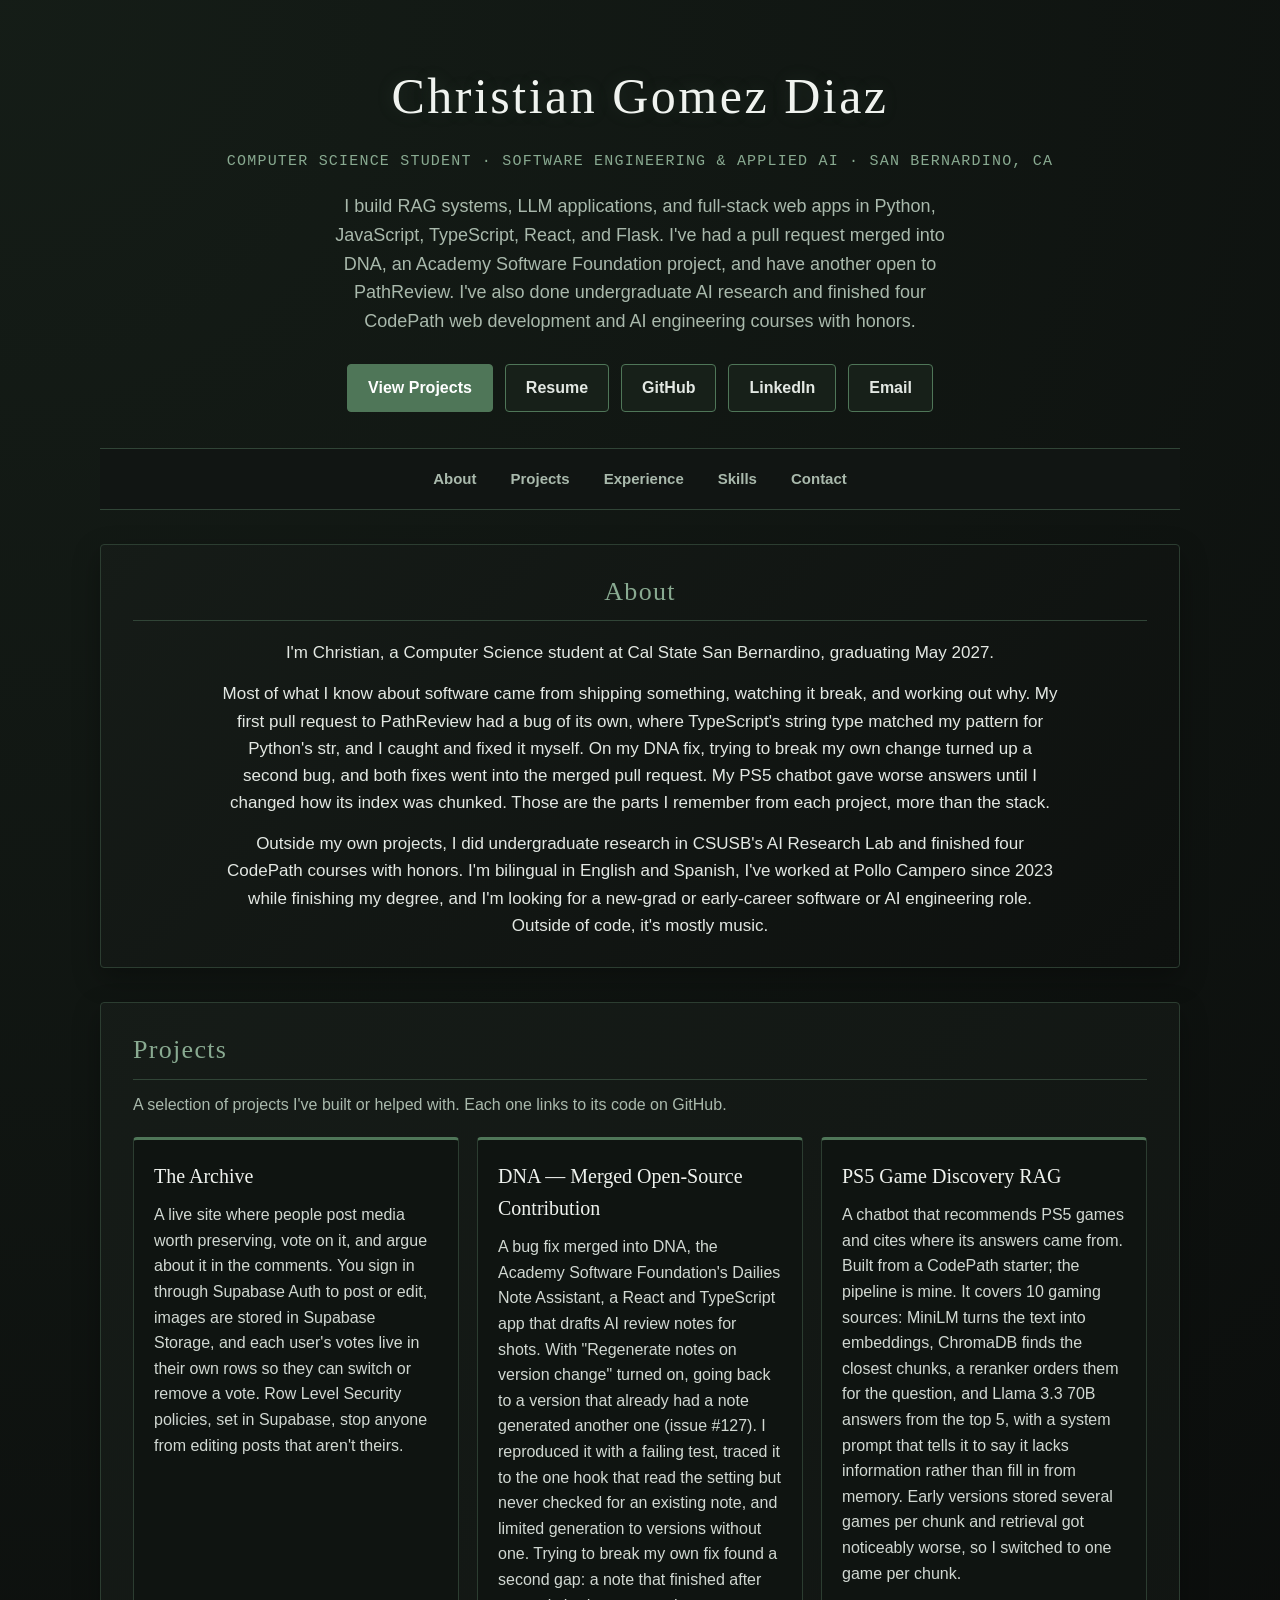
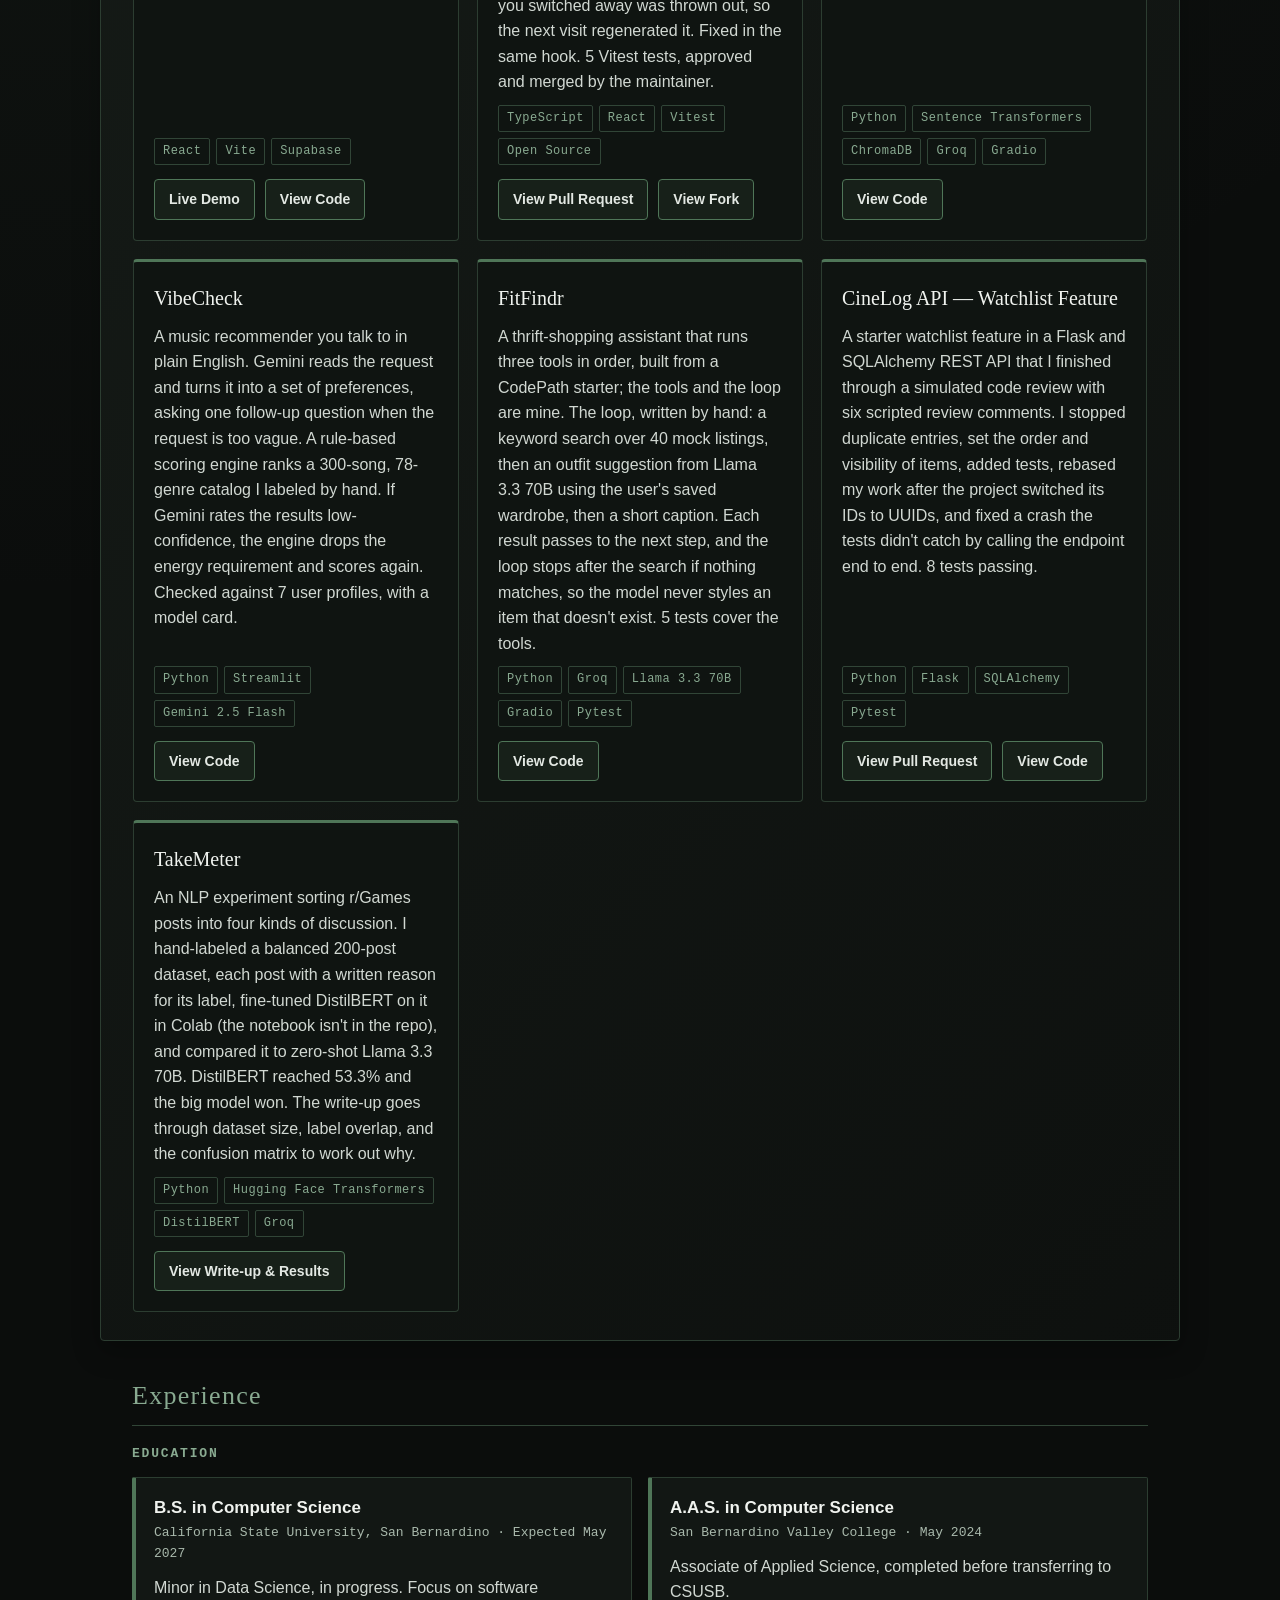
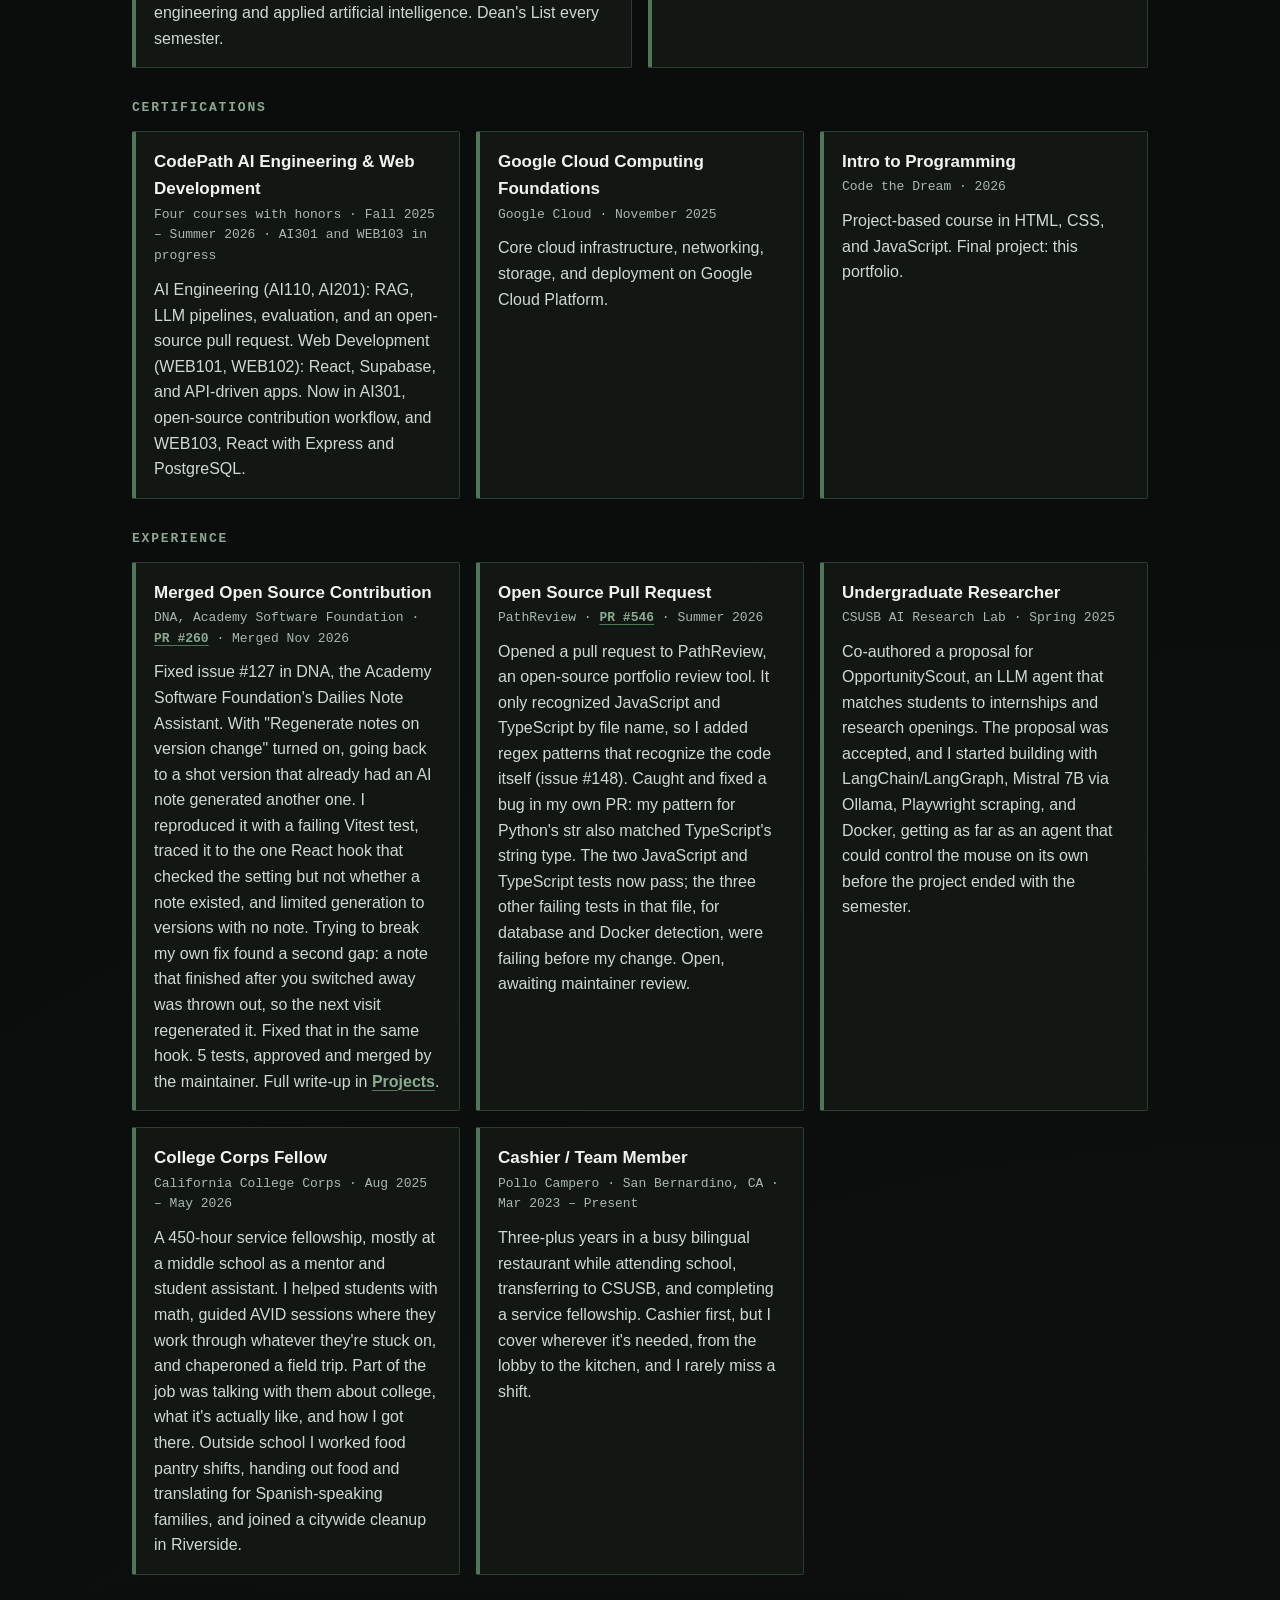
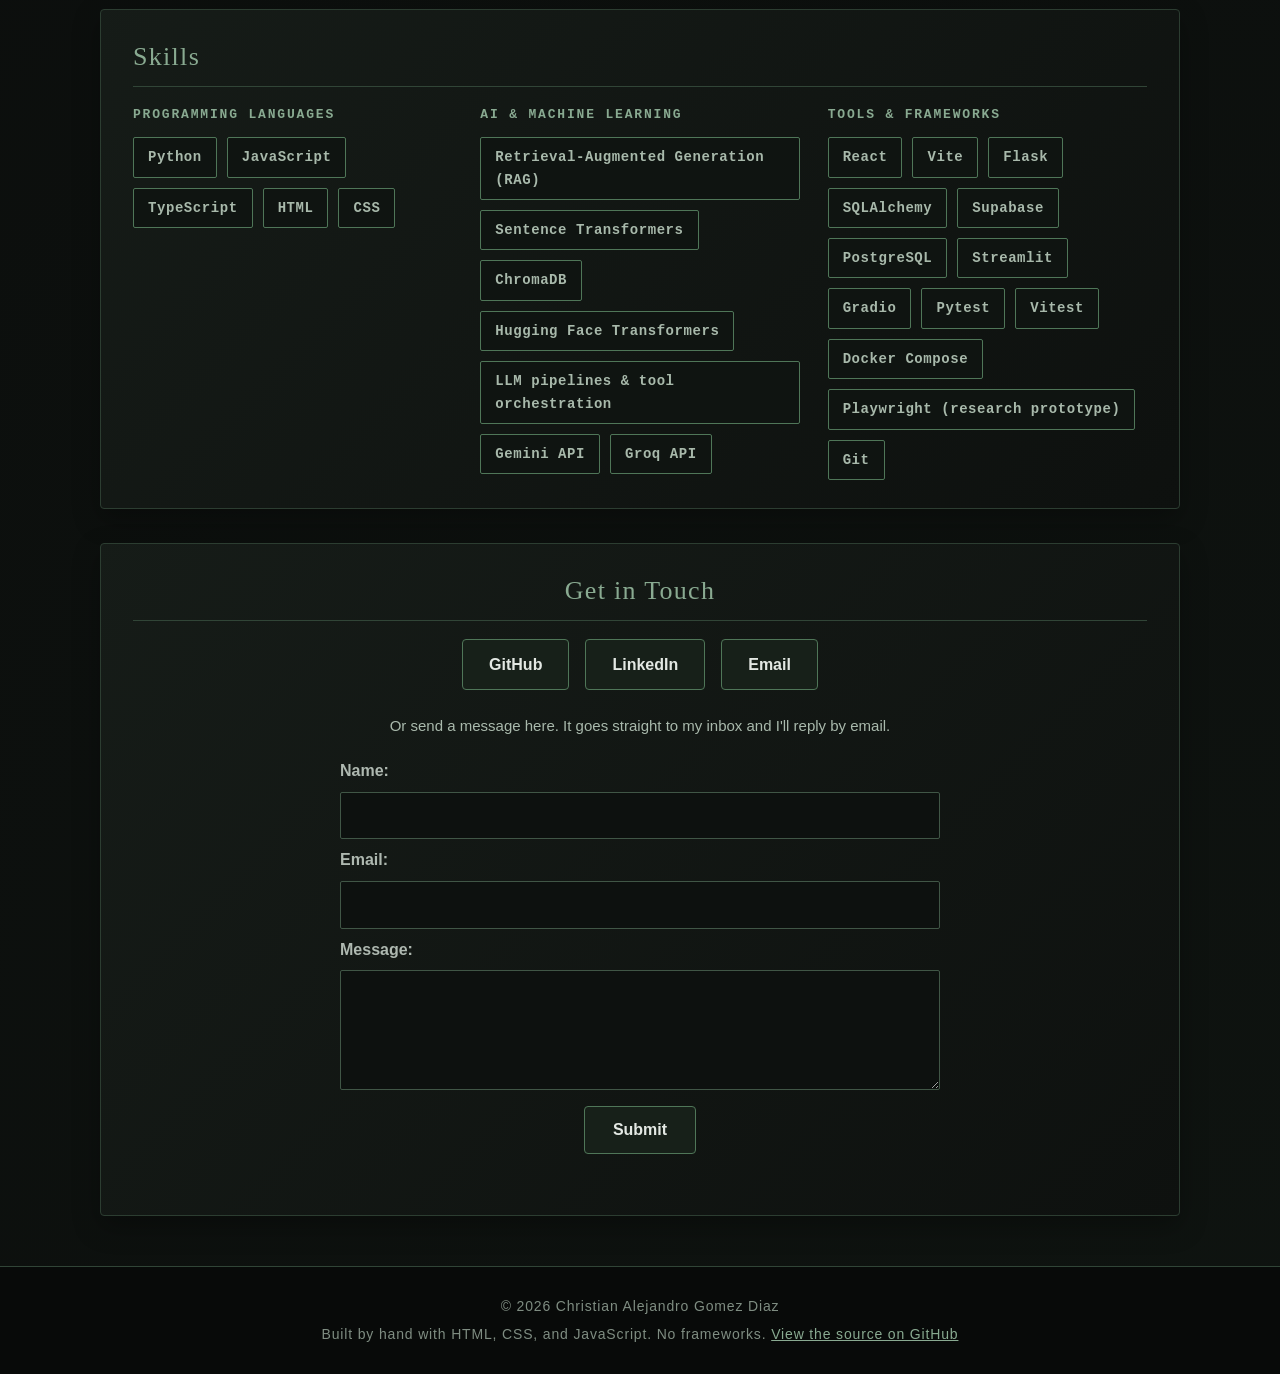
==== commit 5580aaf9: "Add merged DNA PR #260, drop AI301 practice PR, update resume to v5" ====
--- a/index.html
+++ b/index.html
@@ -41,14 +41,15 @@
 
         <p class="hero-intro">
             I build RAG systems, LLM applications, and full-stack web apps in Python,
-            JavaScript, React, and Flask. I've opened a pull request to PathReview, an
-            open-source project, done undergraduate AI research, and finished four CodePath
+            JavaScript, TypeScript, React, and Flask. I've had a pull request merged into
+            DNA, an Academy Software Foundation project, and have another open to
+            PathReview. I've also done undergraduate AI research and finished four CodePath
             web development and AI engineering courses with honors.
         </p>
 
         <div class="hero-links">
             <a class="button-primary" href="#Projects">View Projects</a>
-            <a href="resume.pdf" target="_blank" rel="noopener noreferrer">Resume</a>
+            <a href="resume/resume.pdf" target="_blank" rel="noopener noreferrer">Resume</a>
             <a href="https://github.com/Christian101GTZ" target="_blank" rel="noopener noreferrer">GitHub</a>
             <a href="https://www.linkedin.com/in/christian-gomez-81b231173" target="_blank" rel="noopener noreferrer">LinkedIn</a>
             <a href="mailto:christiangomez811@gmail.com">Email</a>
@@ -77,8 +78,9 @@
                 Most of what I know about software came from shipping something, watching it
                 break, and working out why. My first pull request to PathReview had a bug of
                 its own, where TypeScript's string type matched my pattern for Python's str,
-                and I caught and fixed it myself. My PS5 chatbot gave worse answers until I
-                changed how its index was chunked. Those are the parts I remember from each
+                and I caught and fixed it myself. On my DNA fix, trying to break my own change
+                turned up a second bug, and both fixes went into the merged pull request. My
+                PS5 chatbot gave worse answers until I changed how its index was chunked. Those are the parts I remember from each
                 project, more than the stack.
             </p>
             <p>
@@ -130,12 +132,6 @@
                     </article>
 
                     <article class="experience-card">
-                        <h3>AI301 Practice Pull Request</h3>
-                        <p class="experience-meta">CodePath course copy of PathReview &middot; <a href="https://github.com/codepath/pathreview-ai301-fa26-s3/pull/117" target="_blank" rel="noopener noreferrer">PR #117</a> &middot; Fall 2026</p>
-                        <p>Four integration tests for the auth middleware, which checks the login token, run with and without Postgres and Redis through Docker Compose. CI's one red job is a workflow database-address bug I explained on the PR. Write-ups in my <a href="https://github.com/Christian101GTZ/ai301-coursework" target="_blank" rel="noopener noreferrer">AI301 coursework repo</a>.</p>
-                    </article>
-
-                    <article class="experience-card">
                         <h3>Google Cloud Computing Foundations</h3>
                         <p class="experience-meta">Google Cloud &middot; November 2025</p>
                         <p>Core cloud infrastructure, networking, storage, and deployment on Google Cloud Platform.</p>
@@ -154,9 +150,15 @@
 
                 <div class="experience-grid">
                     <article class="experience-card">
+                        <h3>Merged Open Source Contribution</h3>
+                        <p class="experience-meta">DNA, Academy Software Foundation &middot; <a href="https://github.com/AcademySoftwareFoundation/dna/pull/260" target="_blank" rel="noopener noreferrer">PR #260</a> &middot; Merged Nov 2026</p>
+                        <p>Fixed issue #127 in DNA, the Academy Software Foundation's Dailies Note Assistant. With "Regenerate notes on version change" turned on, going back to a shot version that already had an AI note generated another one. I reproduced it with a failing Vitest test, traced it to the one React hook that checked the setting but not whether a note existed, and limited generation to versions with no note. Trying to break my own fix found a second gap: a note that finished after you switched away was thrown out, so the next visit regenerated it. Fixed that in the same hook. 5 tests, approved and merged by the maintainer. Full write-up in <a href="#Projects">Projects</a>.</p>
+                    </article>
+
+                    <article class="experience-card">
                         <h3>Open Source Pull Request</h3>
-                        <p class="experience-meta">PathReview &middot; Summer 2026</p>
-                        <p>Opened <a href="https://github.com/ascherj/pathreview/pull/546" target="_blank" rel="noopener noreferrer">PR #546</a> to PathReview, an open-source portfolio review tool. It only recognized JavaScript and TypeScript by file name, so I added patterns that recognize the code itself (issue #148). The two JavaScript and TypeScript tests now pass; the three other failing tests in that file, for database and Docker detection, were failing before my change. Open, awaiting maintainer review. Full write-up in <a href="#Projects">Projects</a>.</p>
+                        <p class="experience-meta">PathReview &middot; <a href="https://github.com/ascherj/pathreview/pull/546" target="_blank" rel="noopener noreferrer">PR #546</a> &middot; Summer 2026</p>
+                        <p>Opened a pull request to PathReview, an open-source portfolio review tool. It only recognized JavaScript and TypeScript by file name, so I added regex patterns that recognize the code itself (issue #148). Caught and fixed a bug in my own PR: my pattern for Python's str also matched TypeScript's string type. The two JavaScript and TypeScript tests now pass; the three other failing tests in that file, for database and Docker detection, were failing before my change. Open, awaiting maintainer review.</p>
                     </article>
 
                     <article class="experience-card">
@@ -233,7 +235,7 @@
 
     </main>
 
-    <script src="js/index.js?v=9"></script>
+    <script src="js/index.js?v=10"></script>
 
 </body>
 </html>
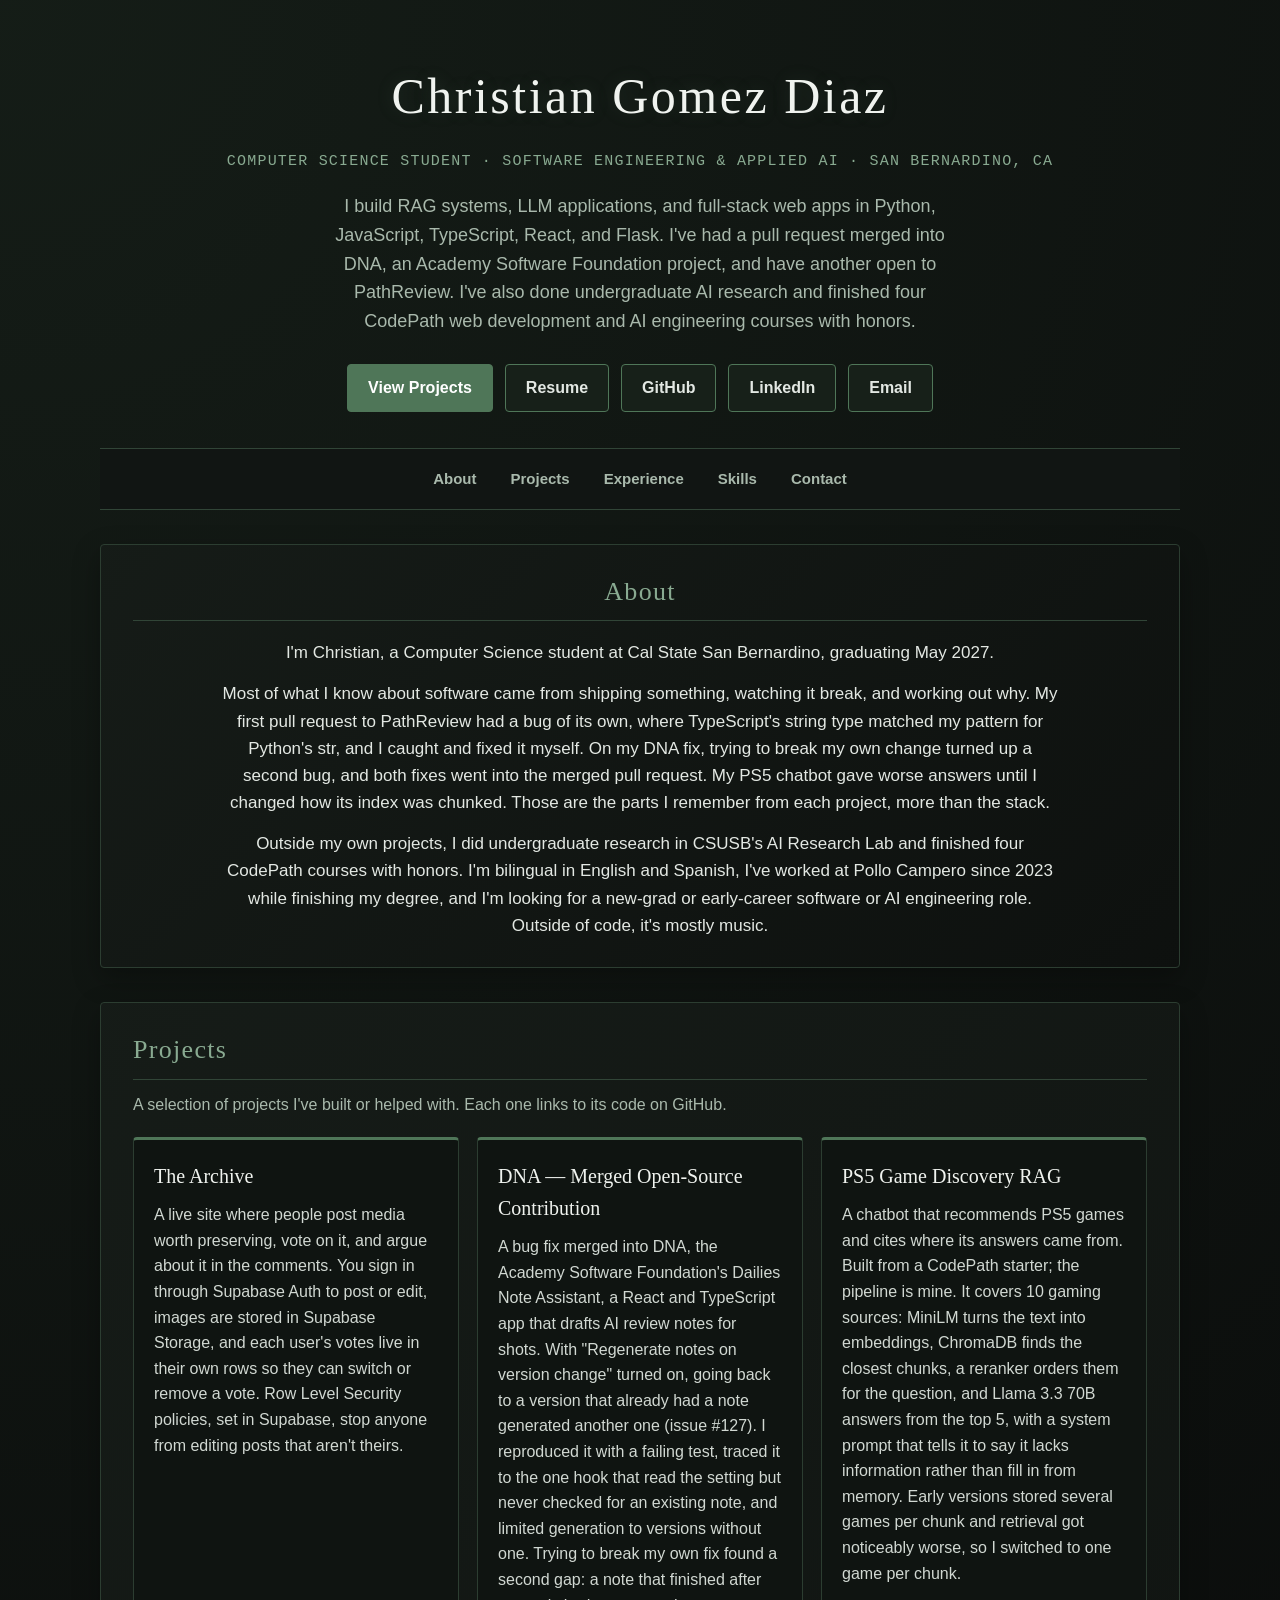
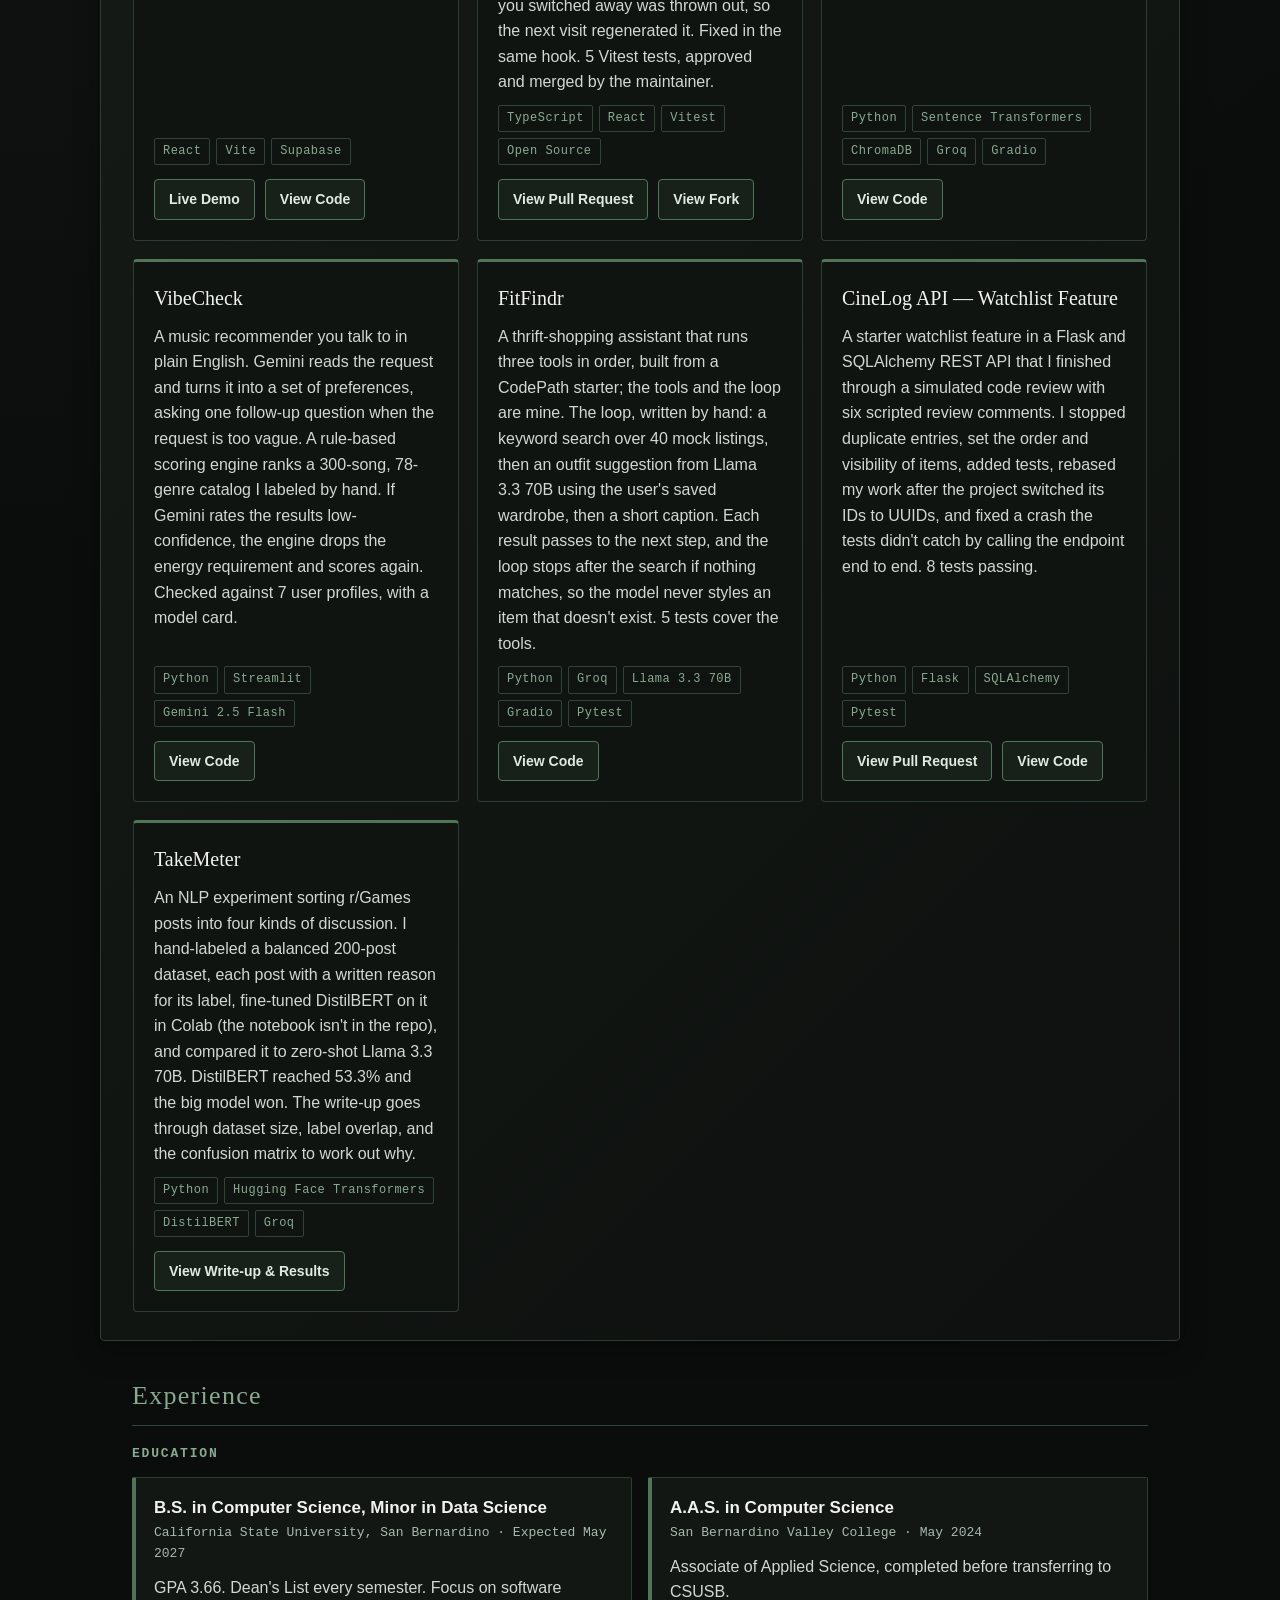
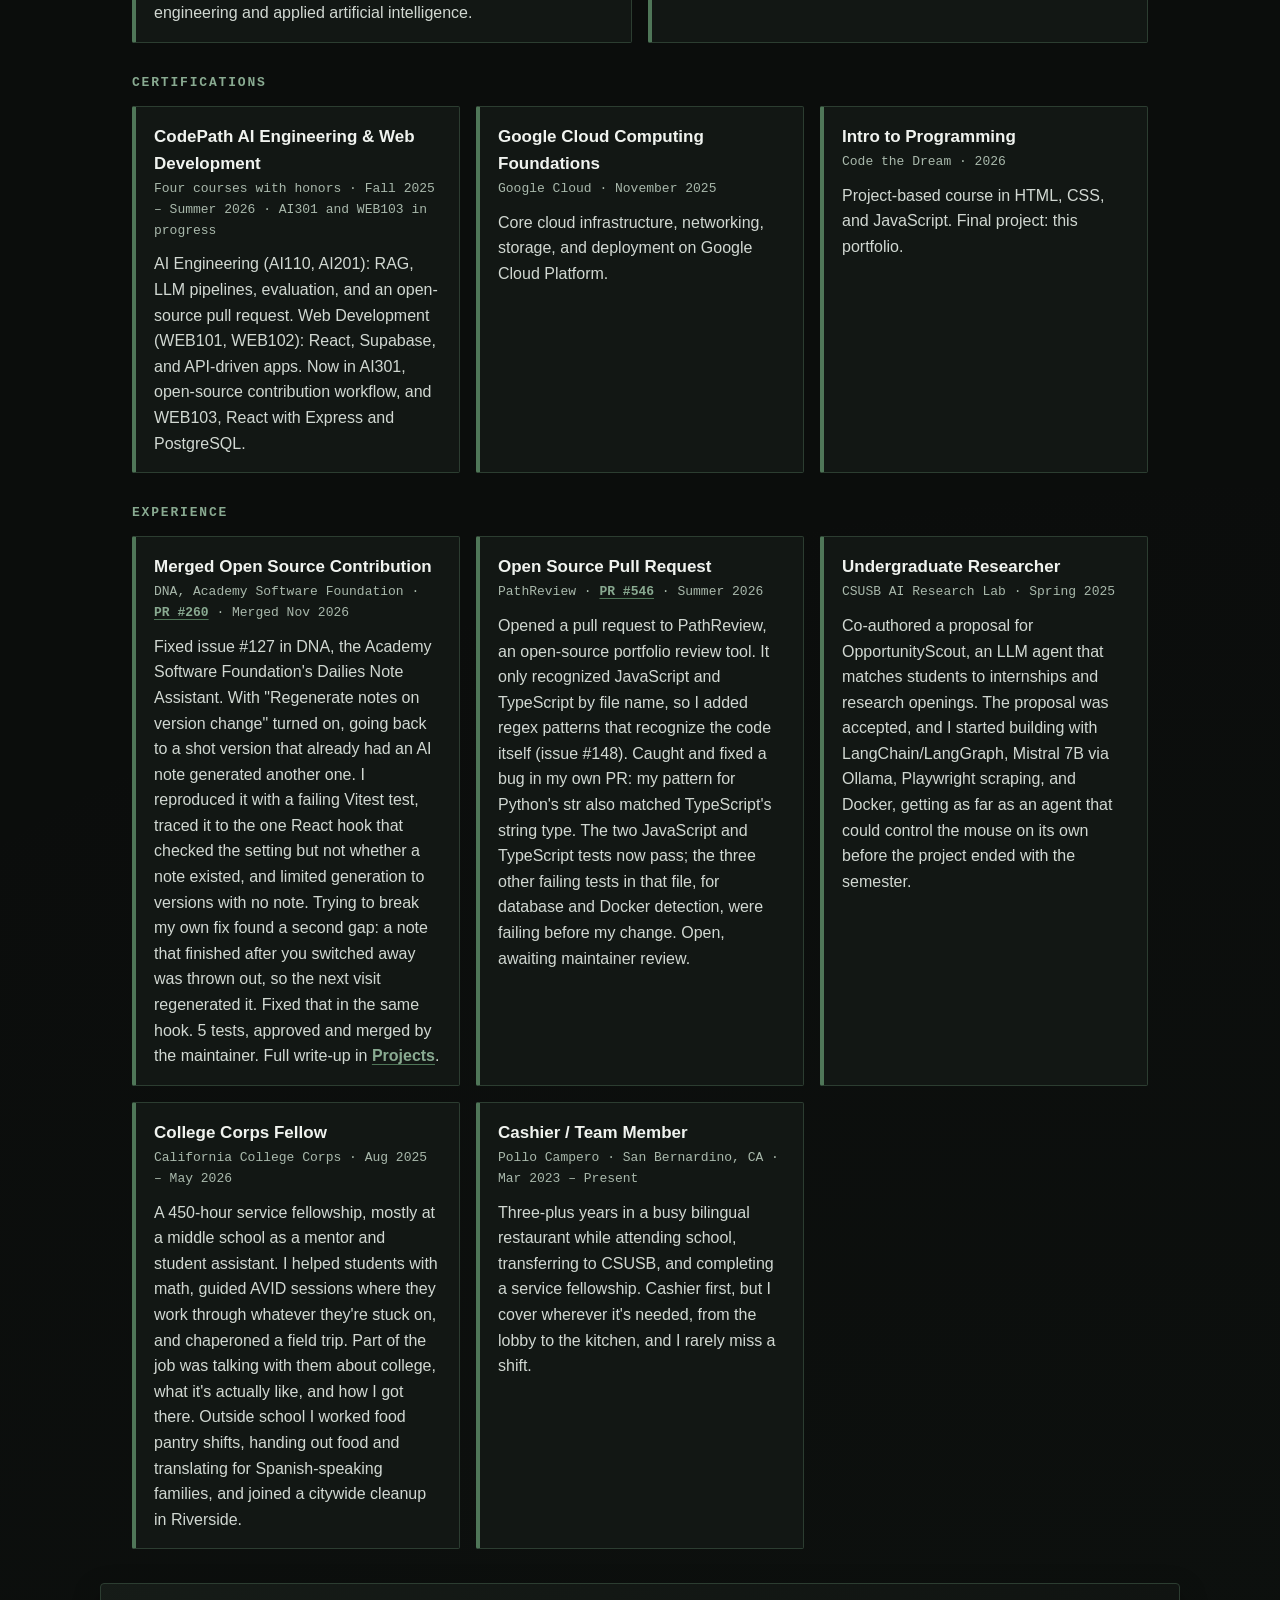
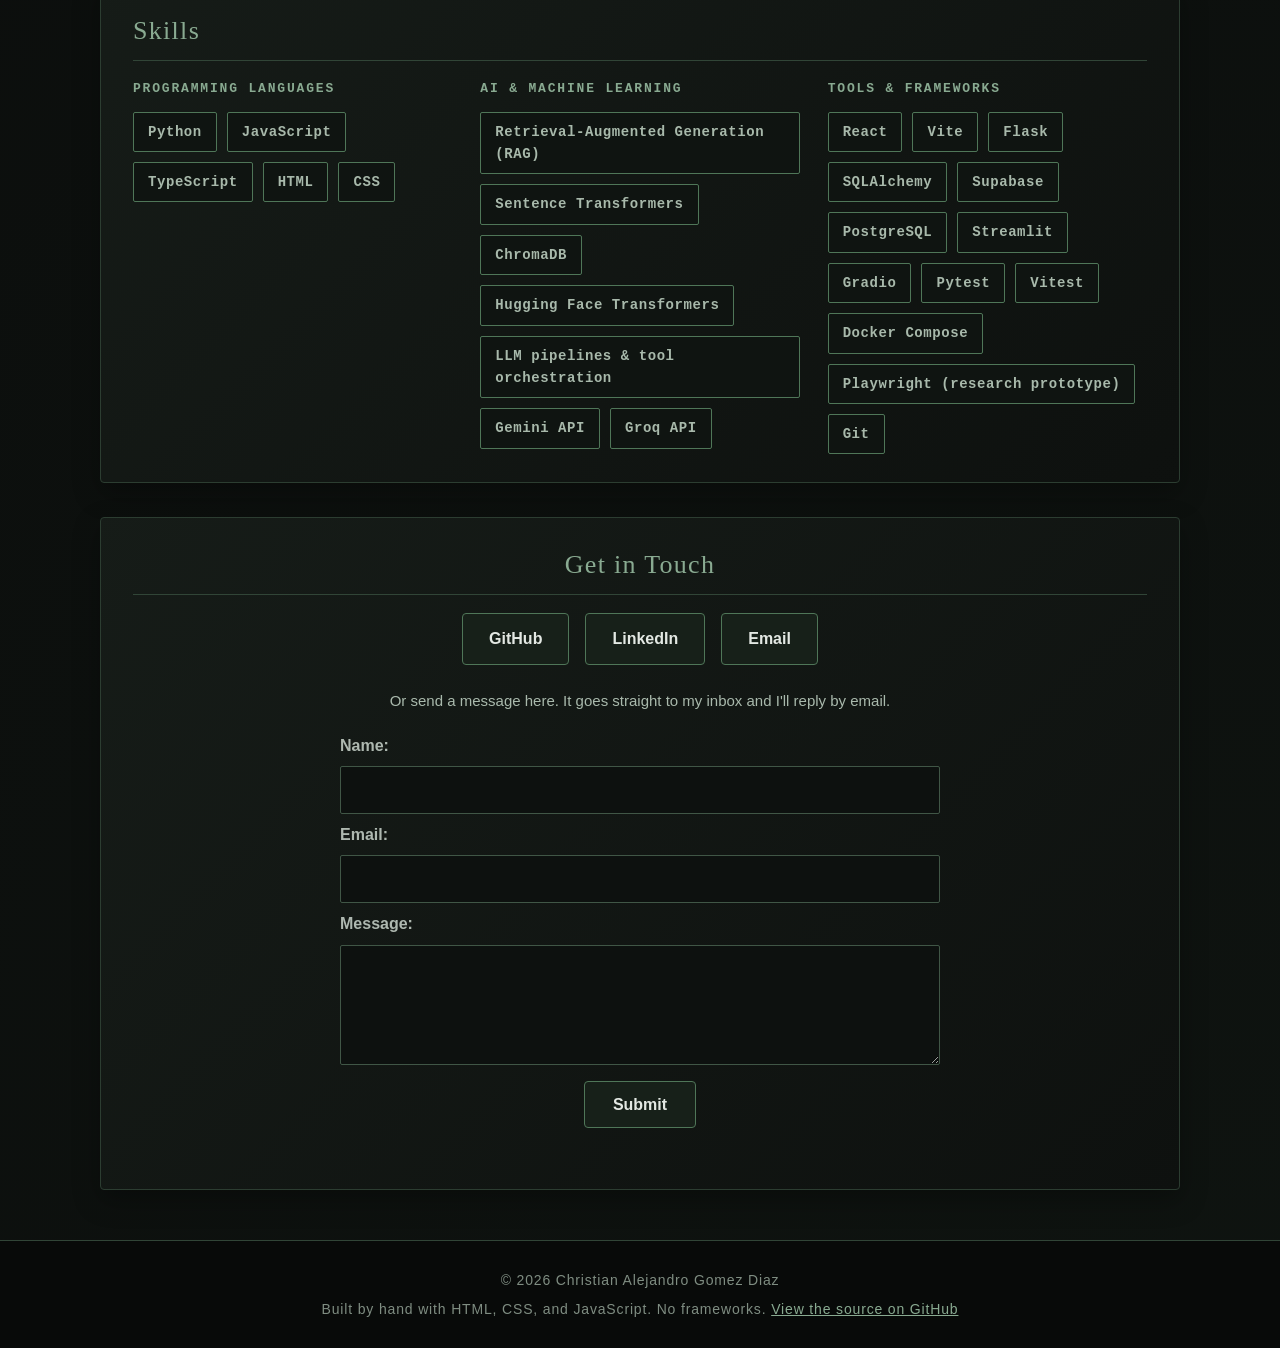
==== commit 1f5dcd1d: "Put Data Science minor in the degree title, add GPA" ====
--- a/index.html
+++ b/index.html
@@ -108,9 +108,9 @@
 
                 <div class="experience-grid">
                     <article class="experience-card">
-                        <h3>B.S. in Computer Science</h3>
+                        <h3>B.S. in Computer Science, Minor in Data Science</h3>
                         <p class="experience-meta">California State University, San Bernardino &middot; Expected May 2027</p>
-                        <p>Minor in Data Science, in progress. Focus on software engineering and applied artificial intelligence. Dean's List every semester.</p>
+                        <p>GPA 3.66. Dean's List every semester. Focus on software engineering and applied artificial intelligence.</p>
                     </article>
 
                     <article class="experience-card">
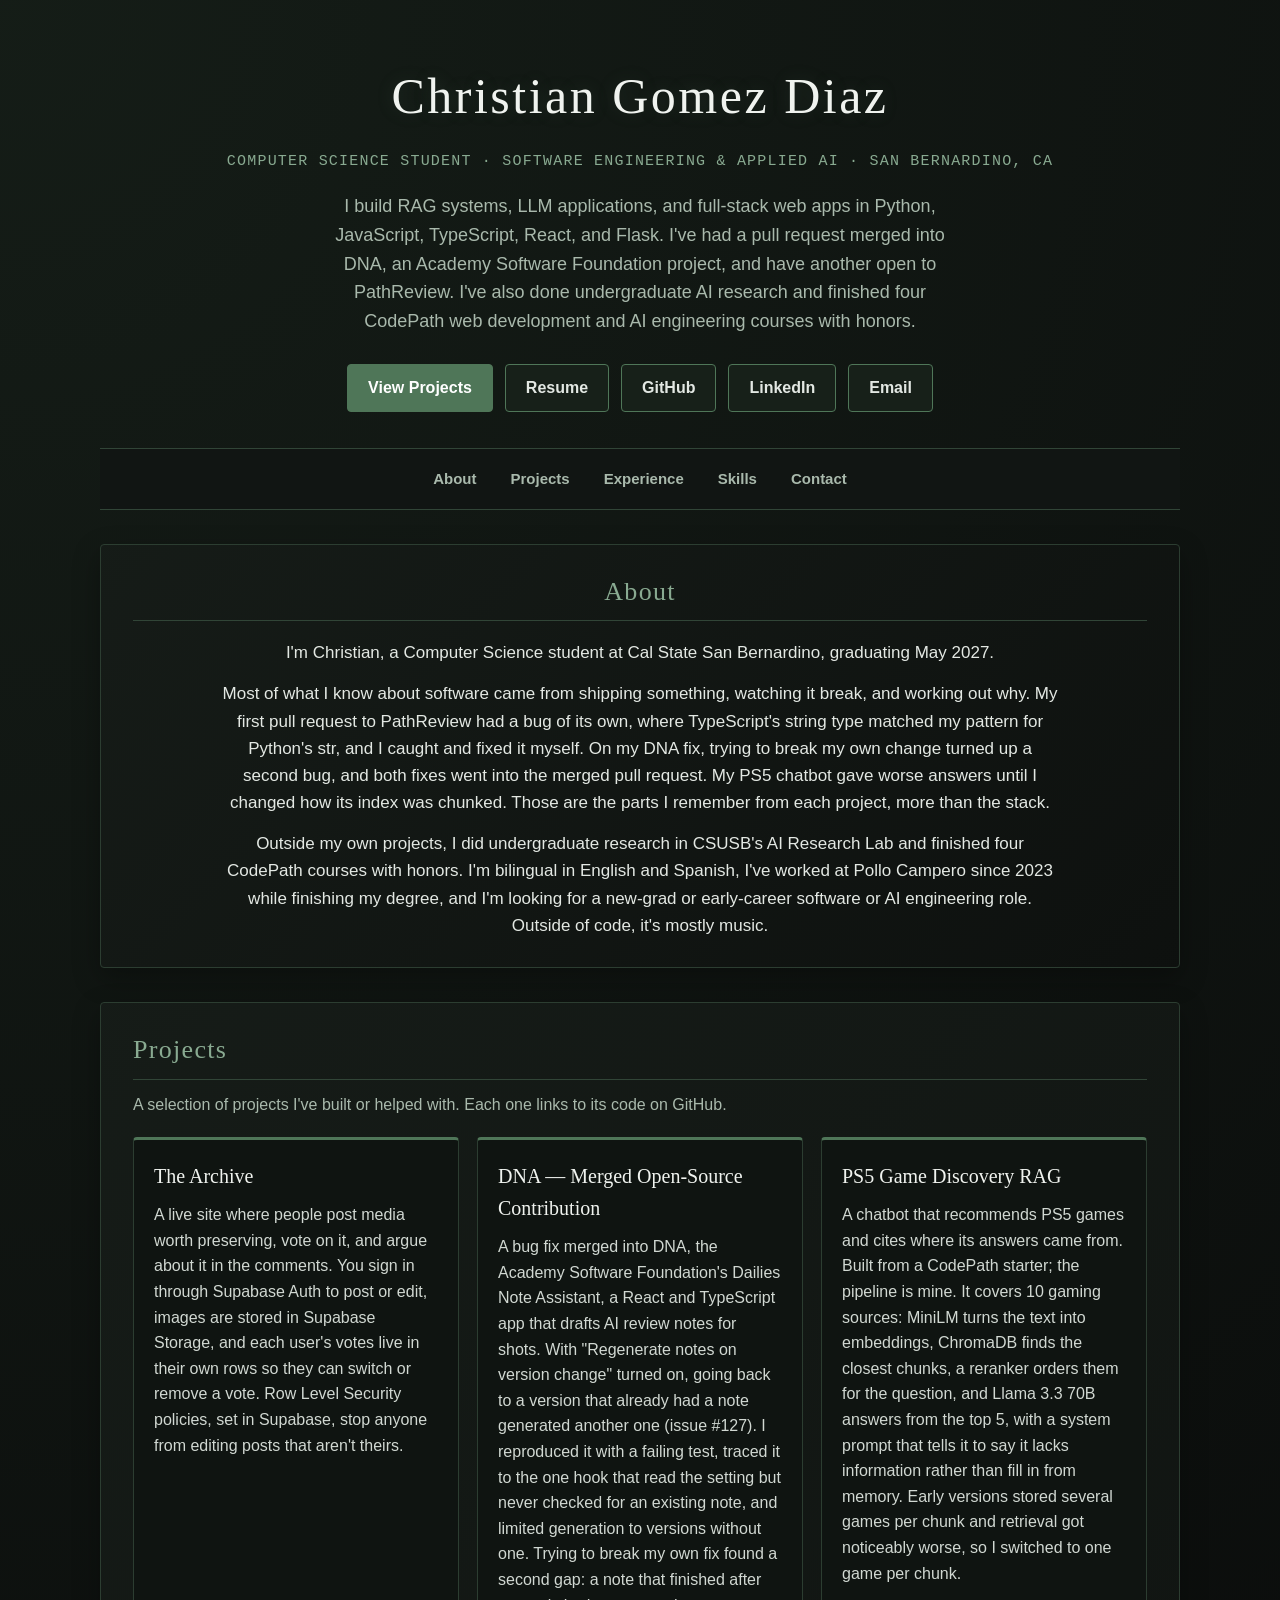
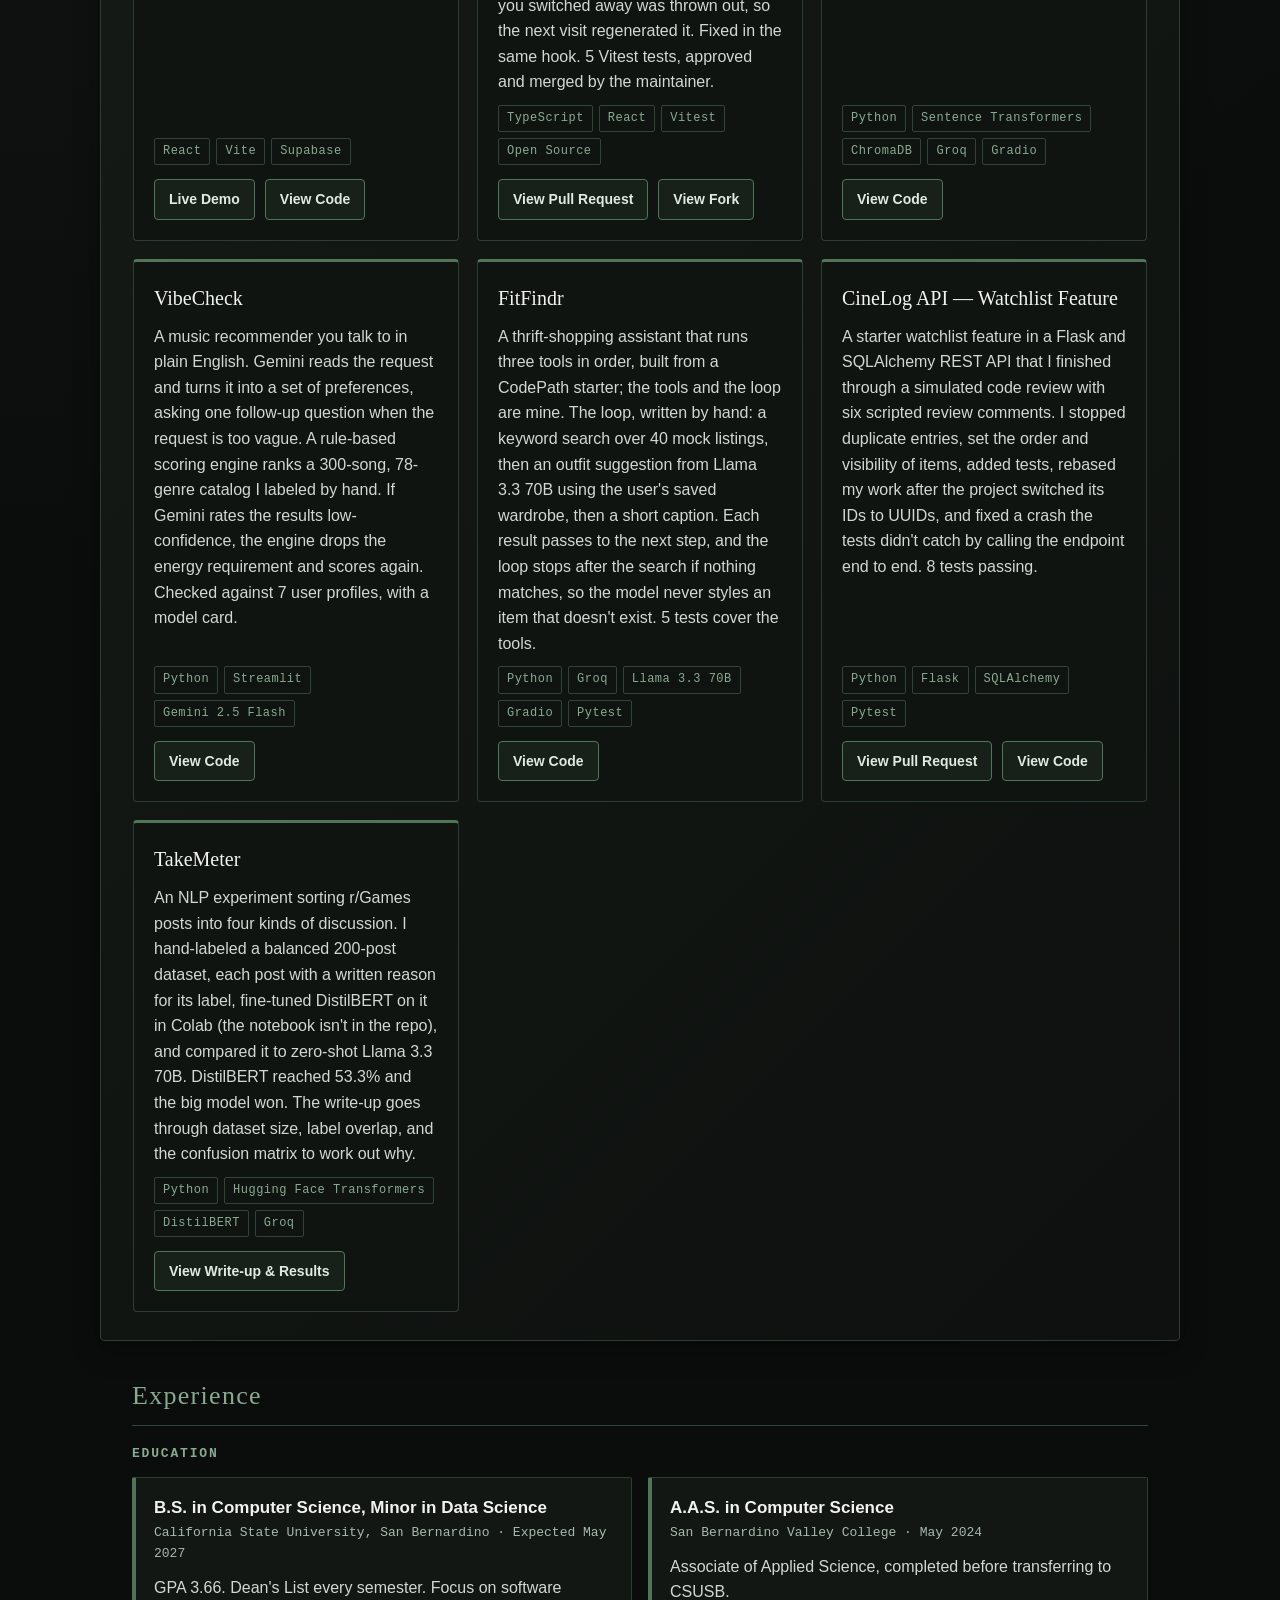
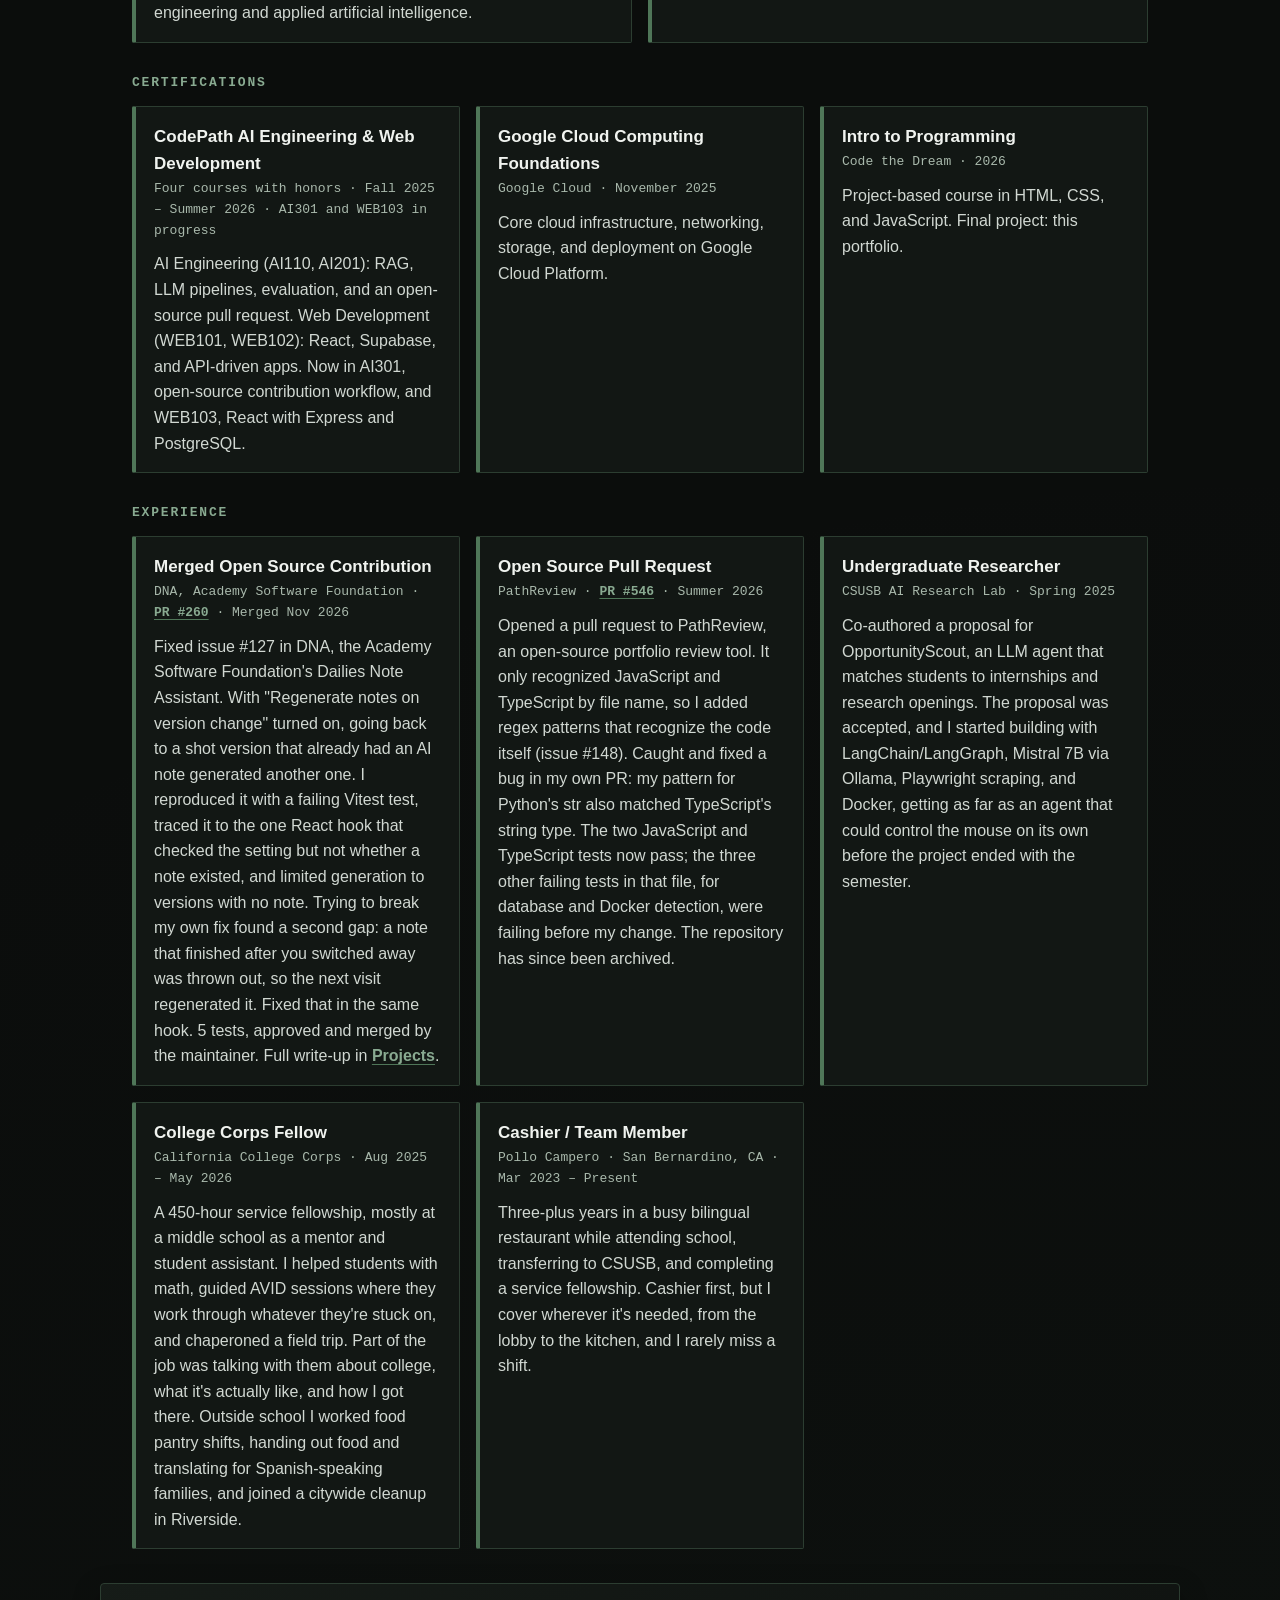
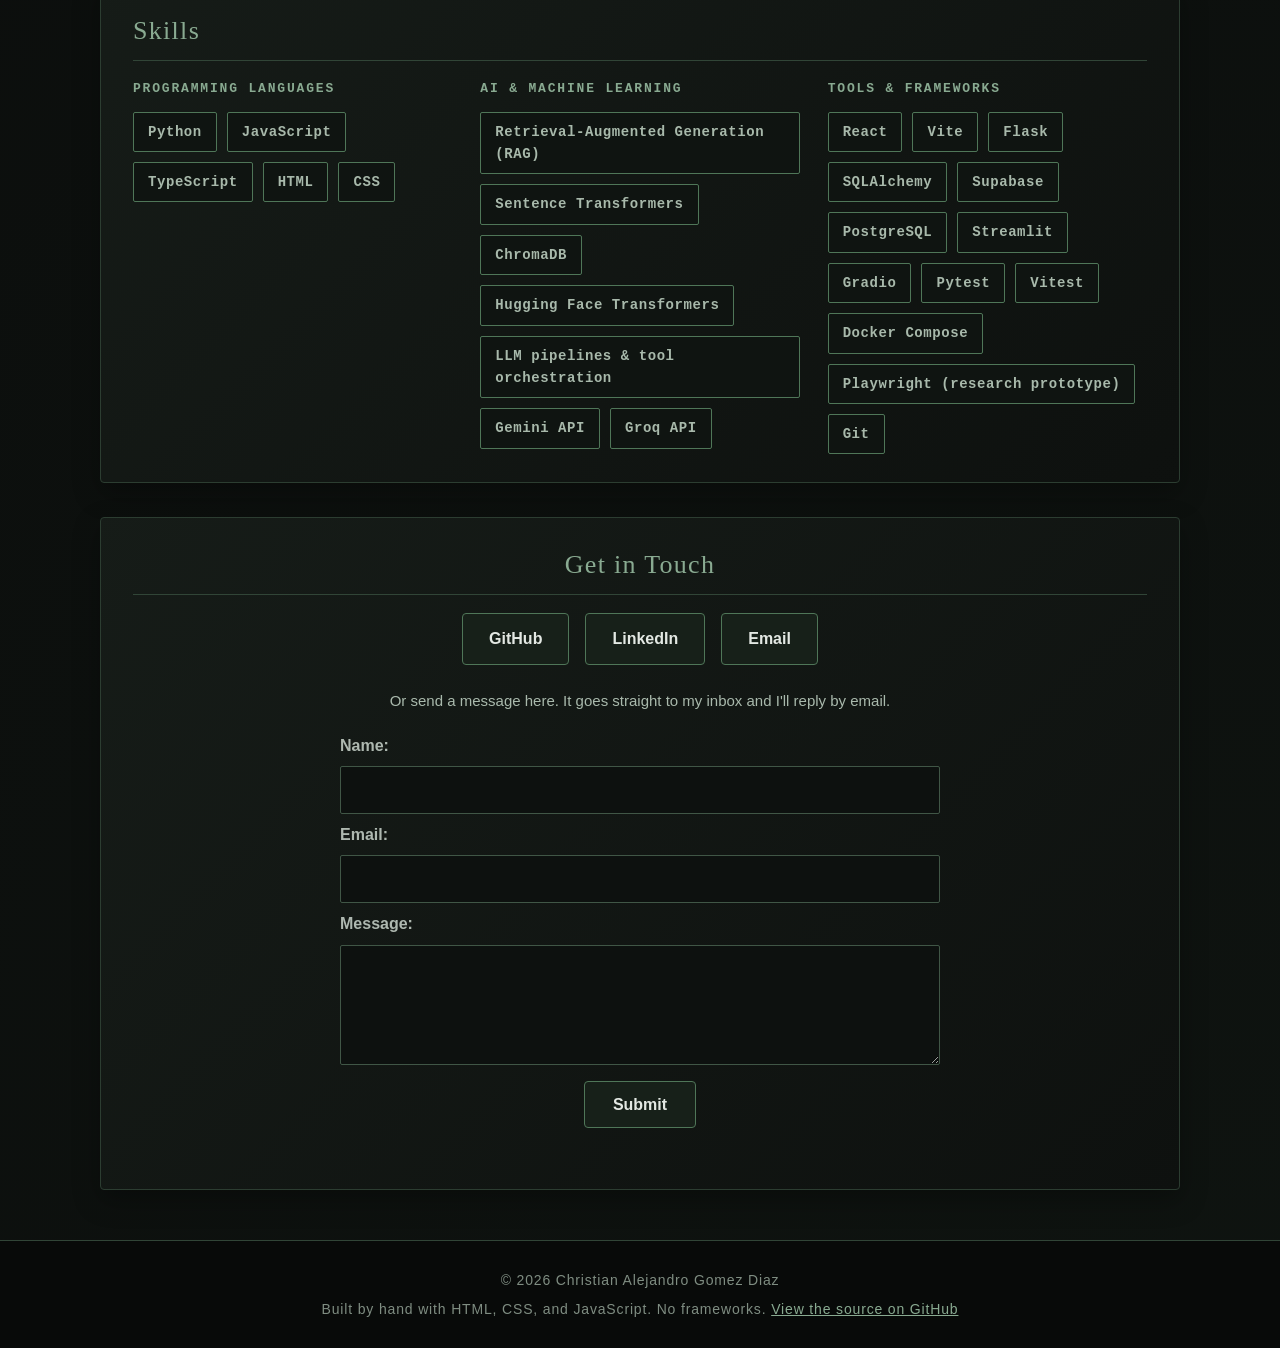
==== commit 5954e0d4: "Update resume to v6, mark PathReview repo as archived" ====
--- a/index.html
+++ b/index.html
@@ -158,7 +158,7 @@
                     <article class="experience-card">
                         <h3>Open Source Pull Request</h3>
                         <p class="experience-meta">PathReview &middot; <a href="https://github.com/ascherj/pathreview/pull/546" target="_blank" rel="noopener noreferrer">PR #546</a> &middot; Summer 2026</p>
-                        <p>Opened a pull request to PathReview, an open-source portfolio review tool. It only recognized JavaScript and TypeScript by file name, so I added regex patterns that recognize the code itself (issue #148). Caught and fixed a bug in my own PR: my pattern for Python's str also matched TypeScript's string type. The two JavaScript and TypeScript tests now pass; the three other failing tests in that file, for database and Docker detection, were failing before my change. Open, awaiting maintainer review.</p>
+                        <p>Opened a pull request to PathReview, an open-source portfolio review tool. It only recognized JavaScript and TypeScript by file name, so I added regex patterns that recognize the code itself (issue #148). Caught and fixed a bug in my own PR: my pattern for Python's str also matched TypeScript's string type. The two JavaScript and TypeScript tests now pass; the three other failing tests in that file, for database and Docker detection, were failing before my change. The repository has since been archived.</p>
                     </article>
 
                     <article class="experience-card">
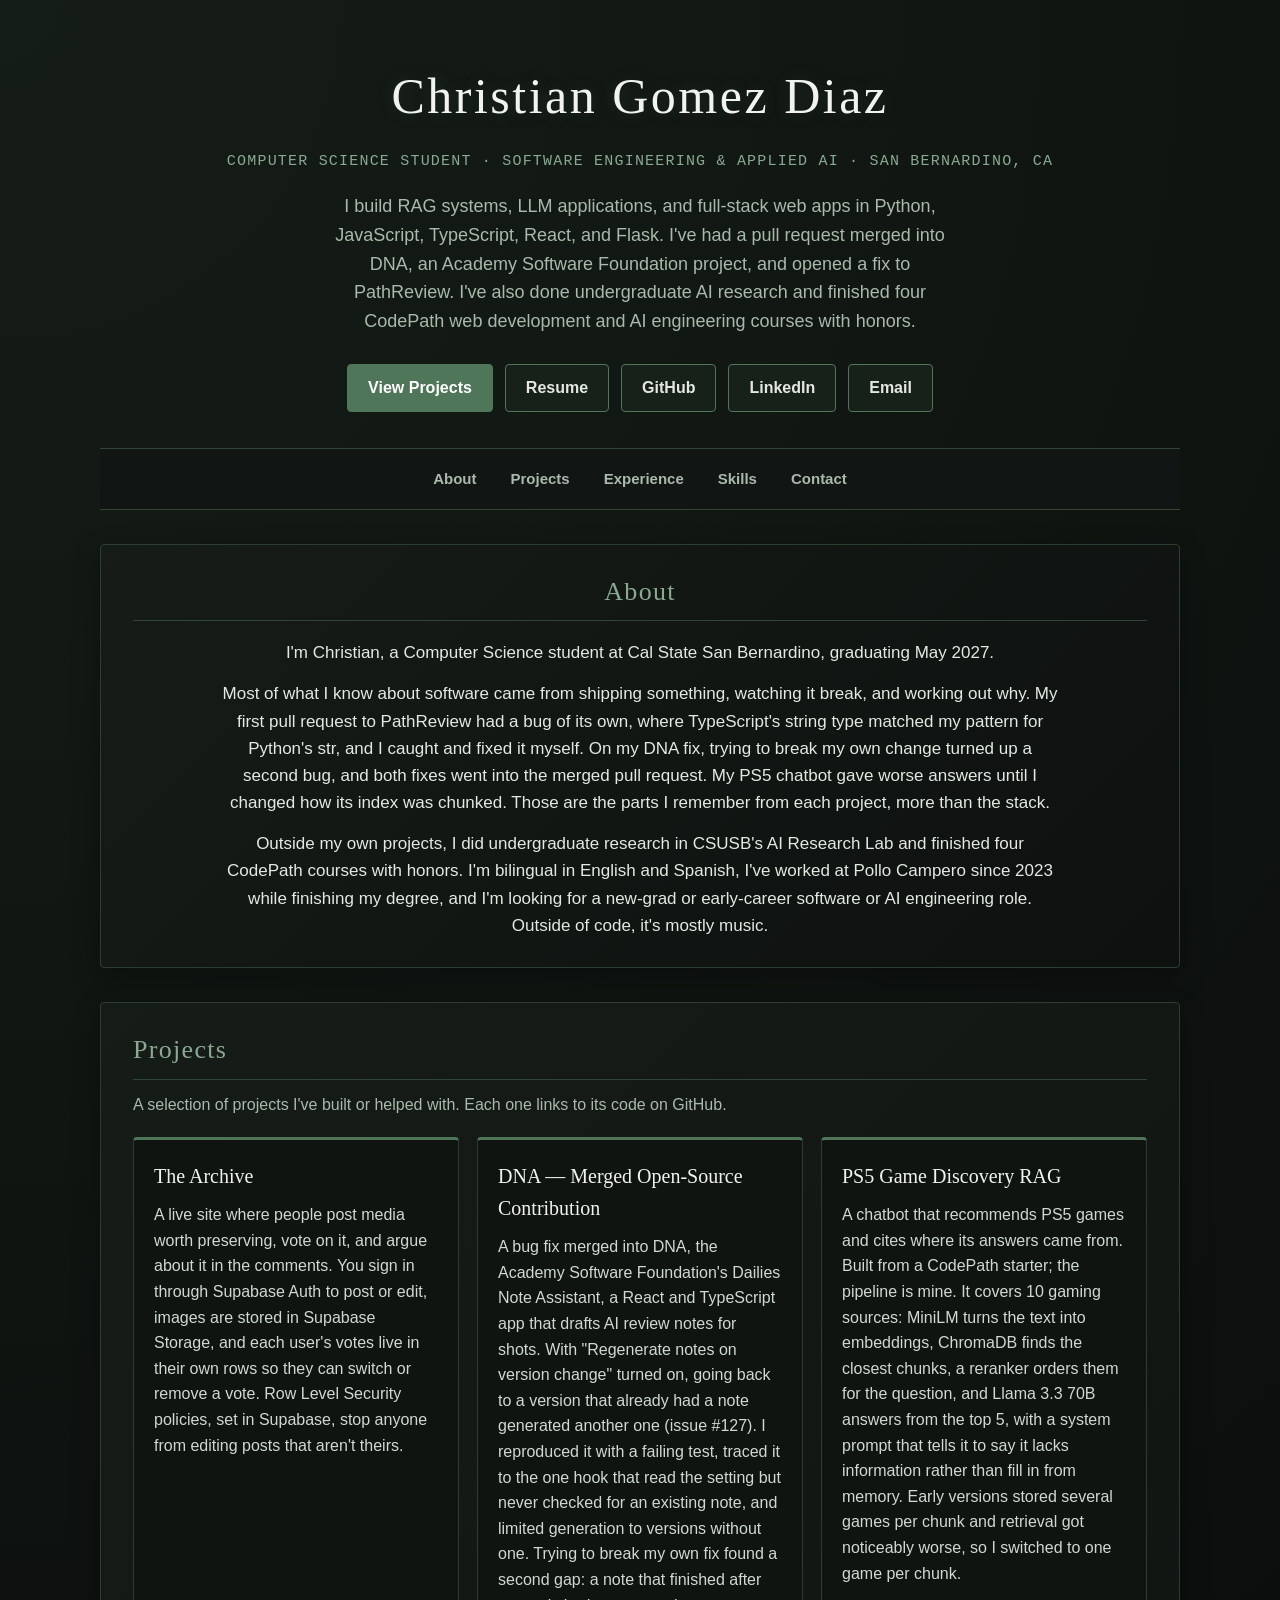
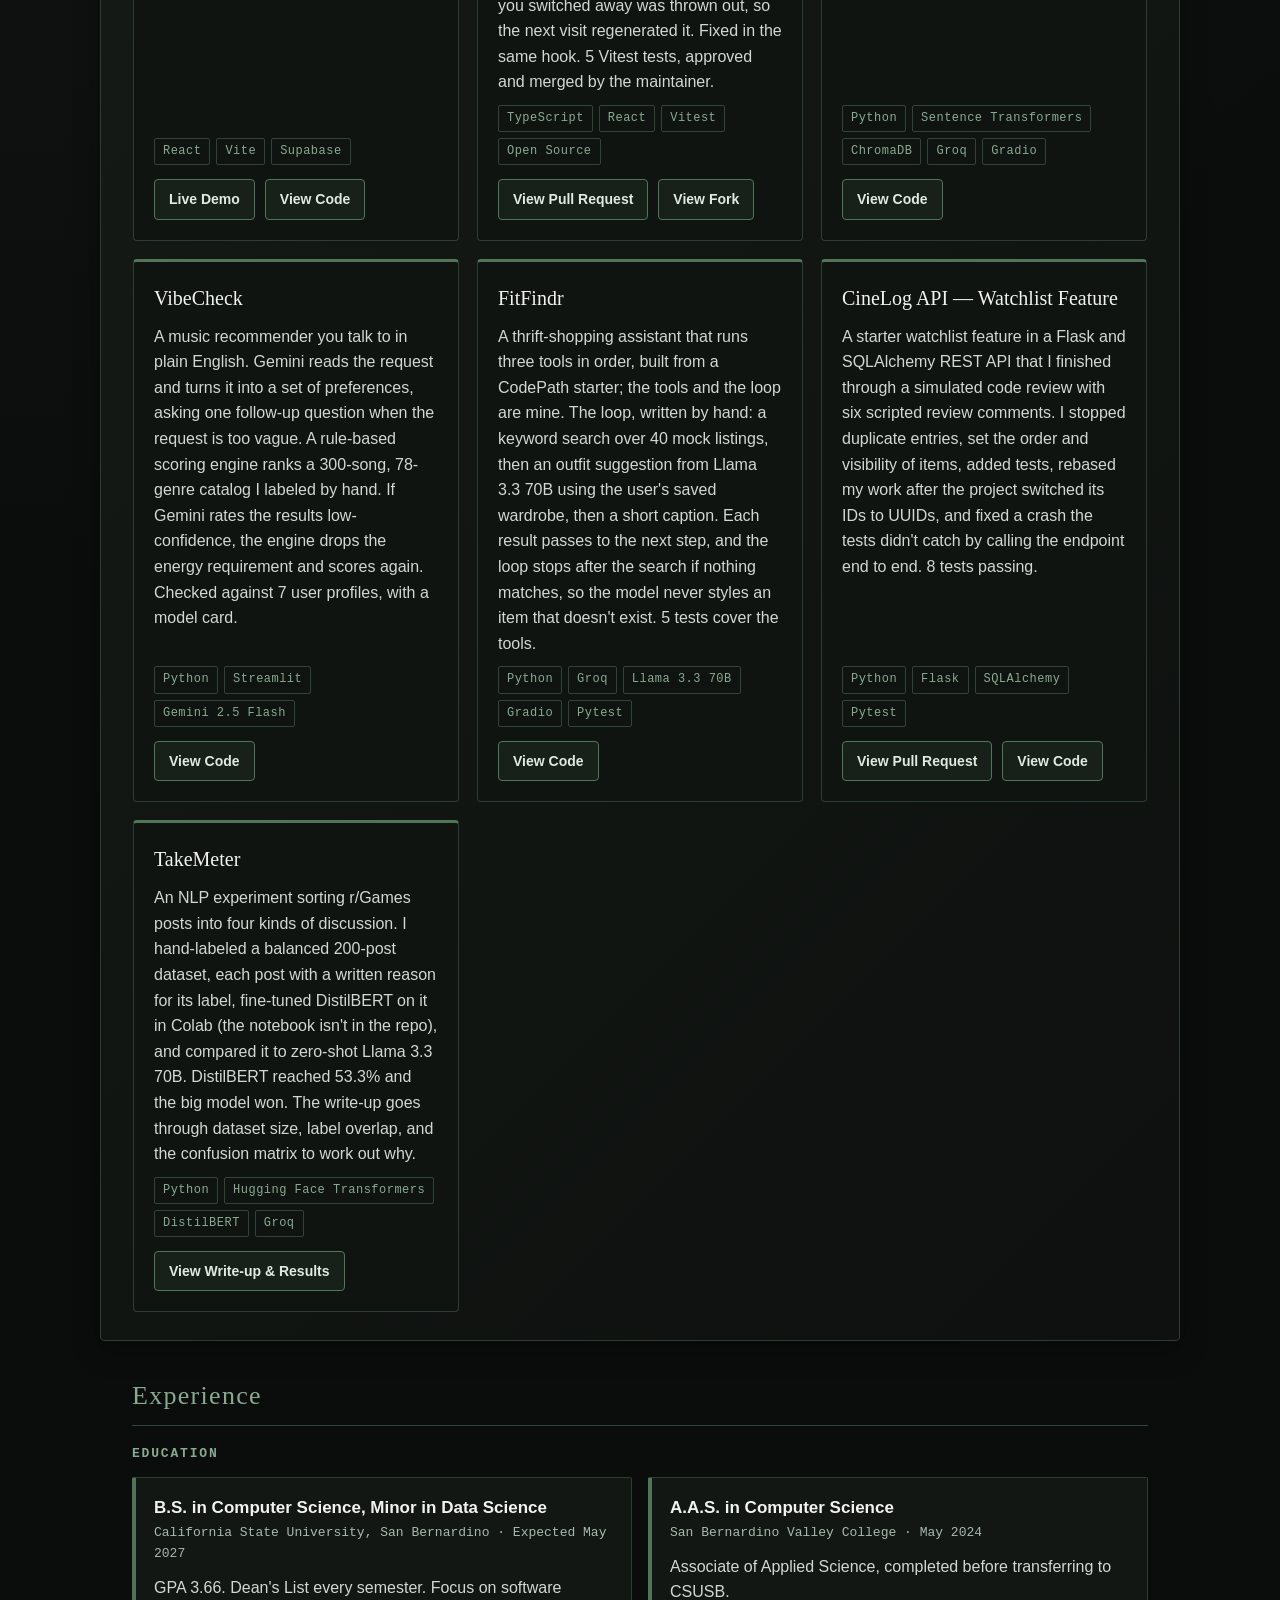
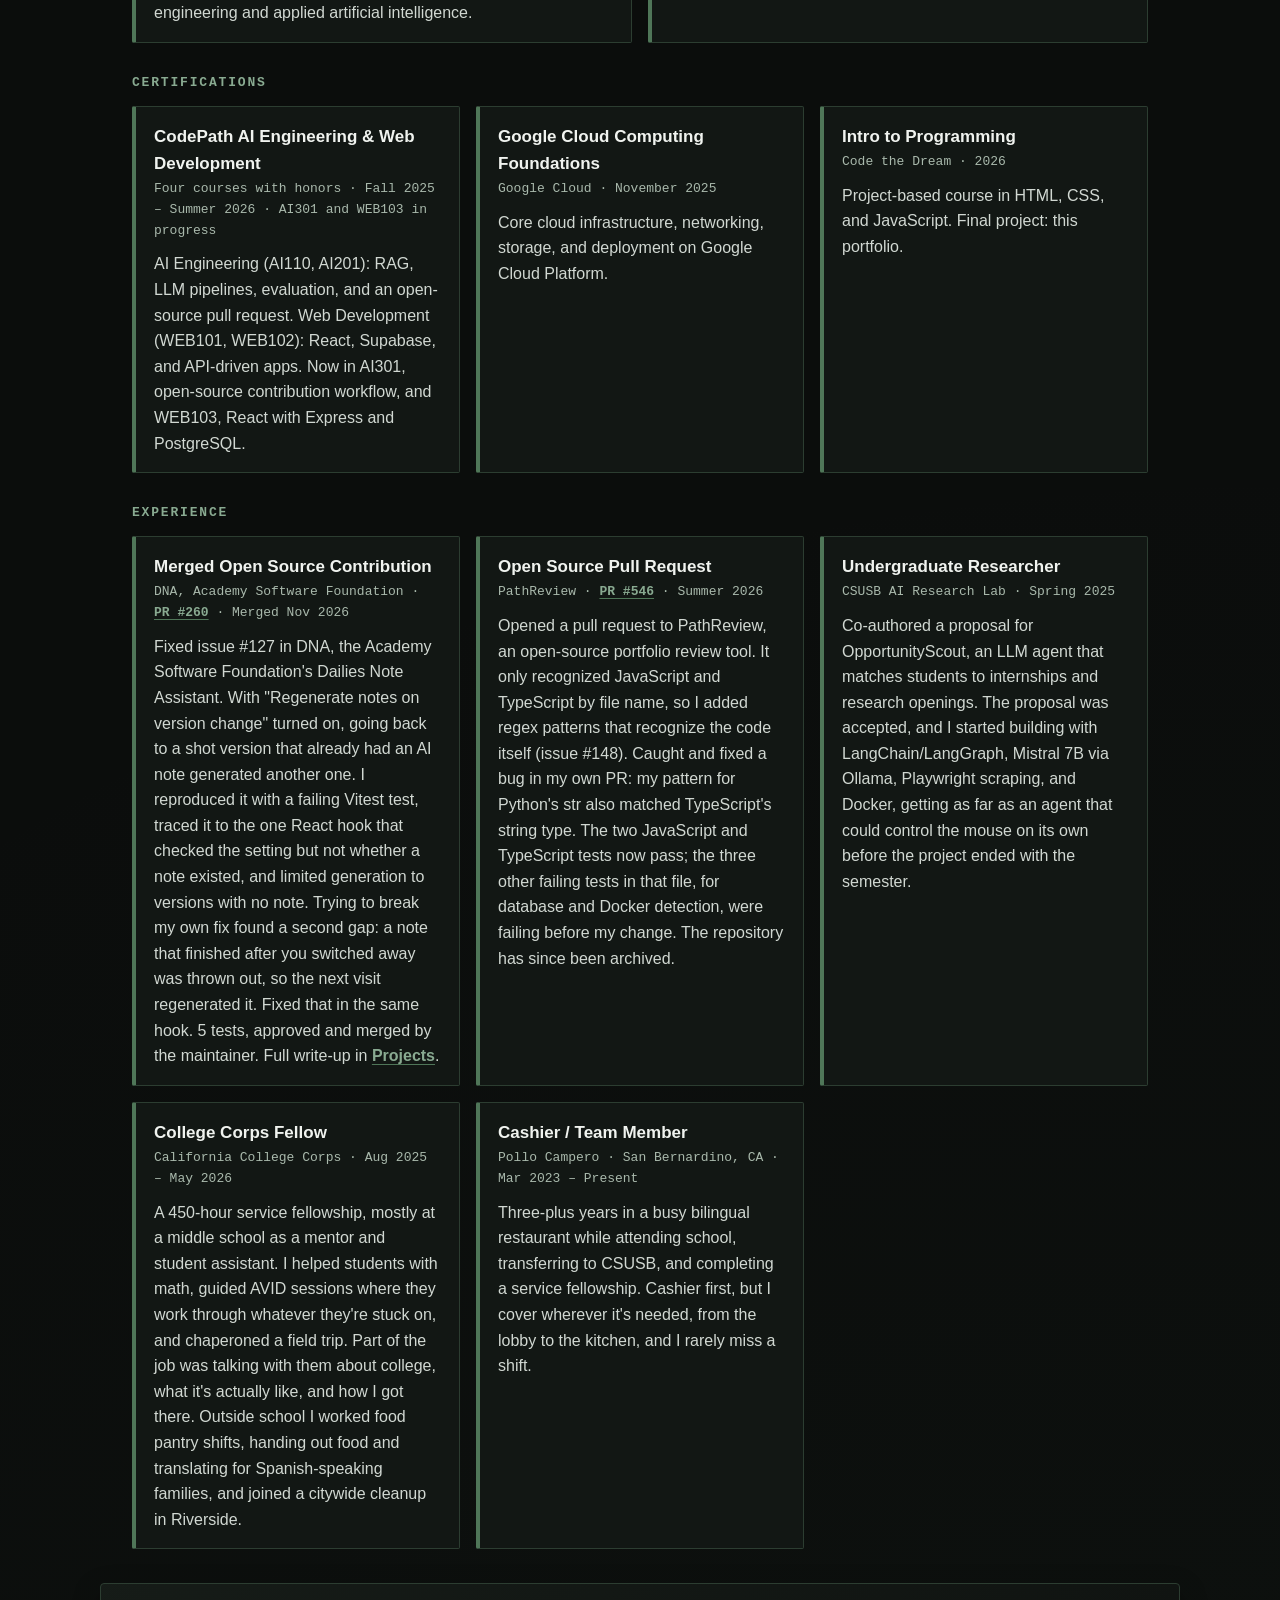
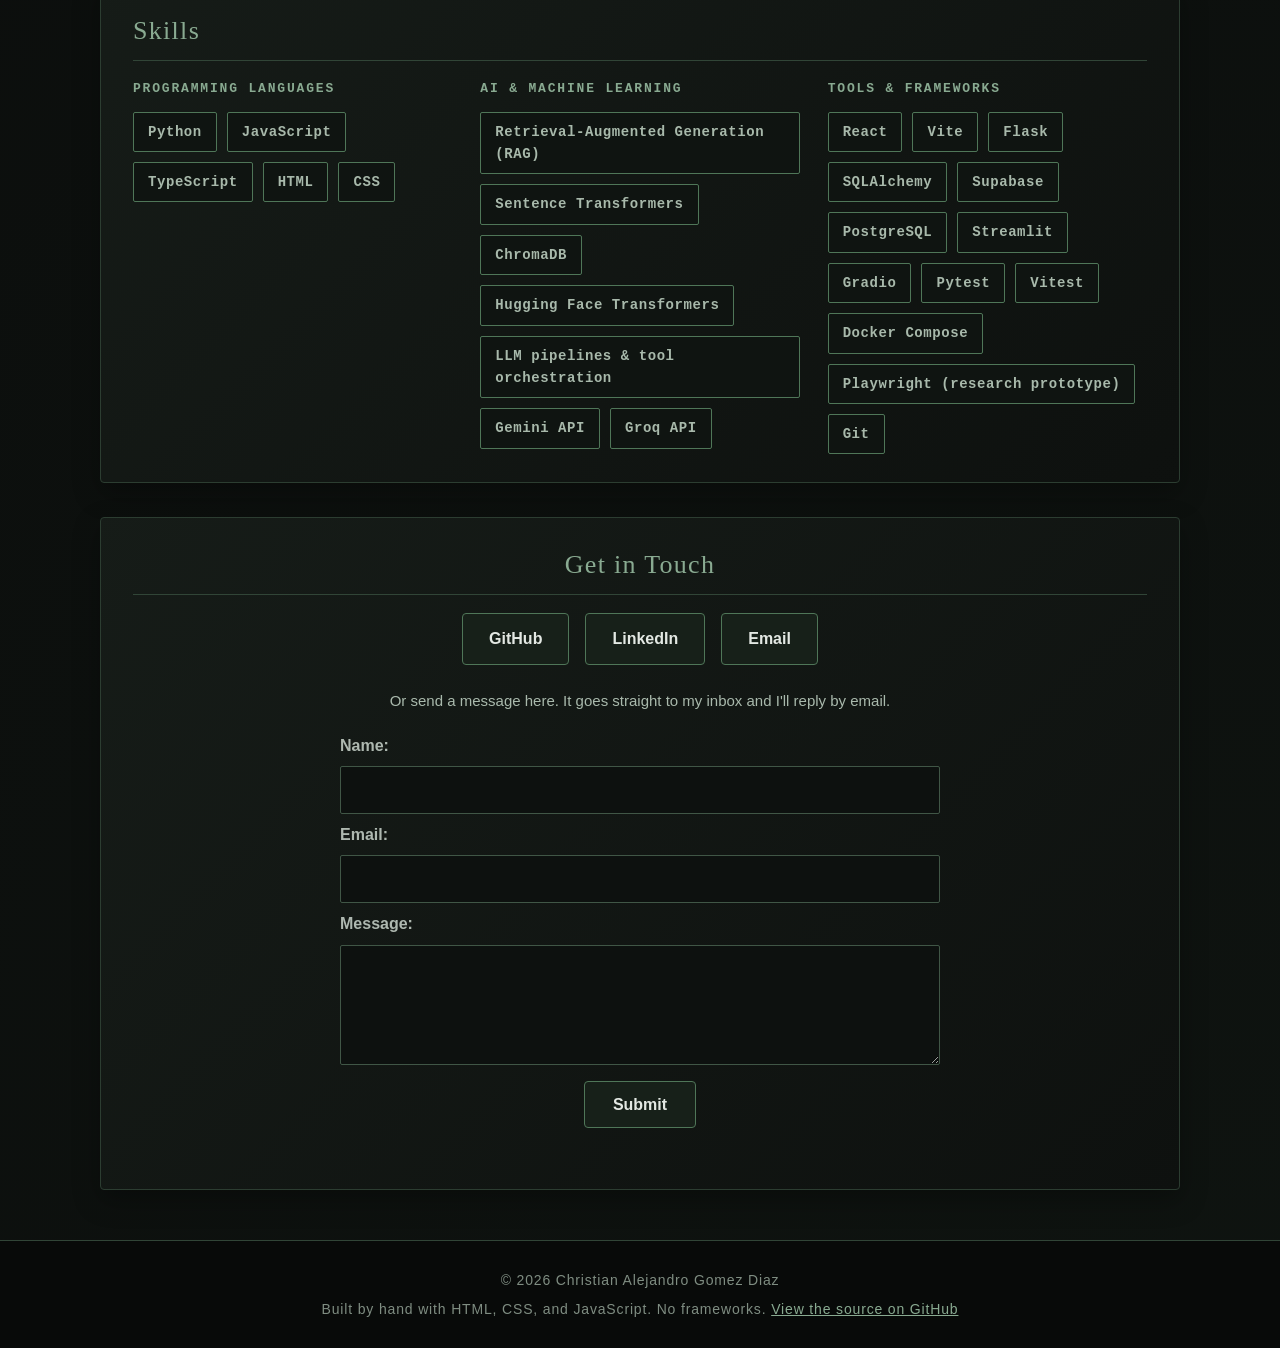
==== commit 8f2217d2: "Say PathReview PR was opened, not still open, in hero intro" ====
--- a/index.html
+++ b/index.html
@@ -42,7 +42,7 @@
         <p class="hero-intro">
             I build RAG systems, LLM applications, and full-stack web apps in Python,
             JavaScript, TypeScript, React, and Flask. I've had a pull request merged into
-            DNA, an Academy Software Foundation project, and have another open to
+            DNA, an Academy Software Foundation project, and opened a fix to
             PathReview. I've also done undergraduate AI research and finished four CodePath
             web development and AI engineering courses with honors.
         </p>
